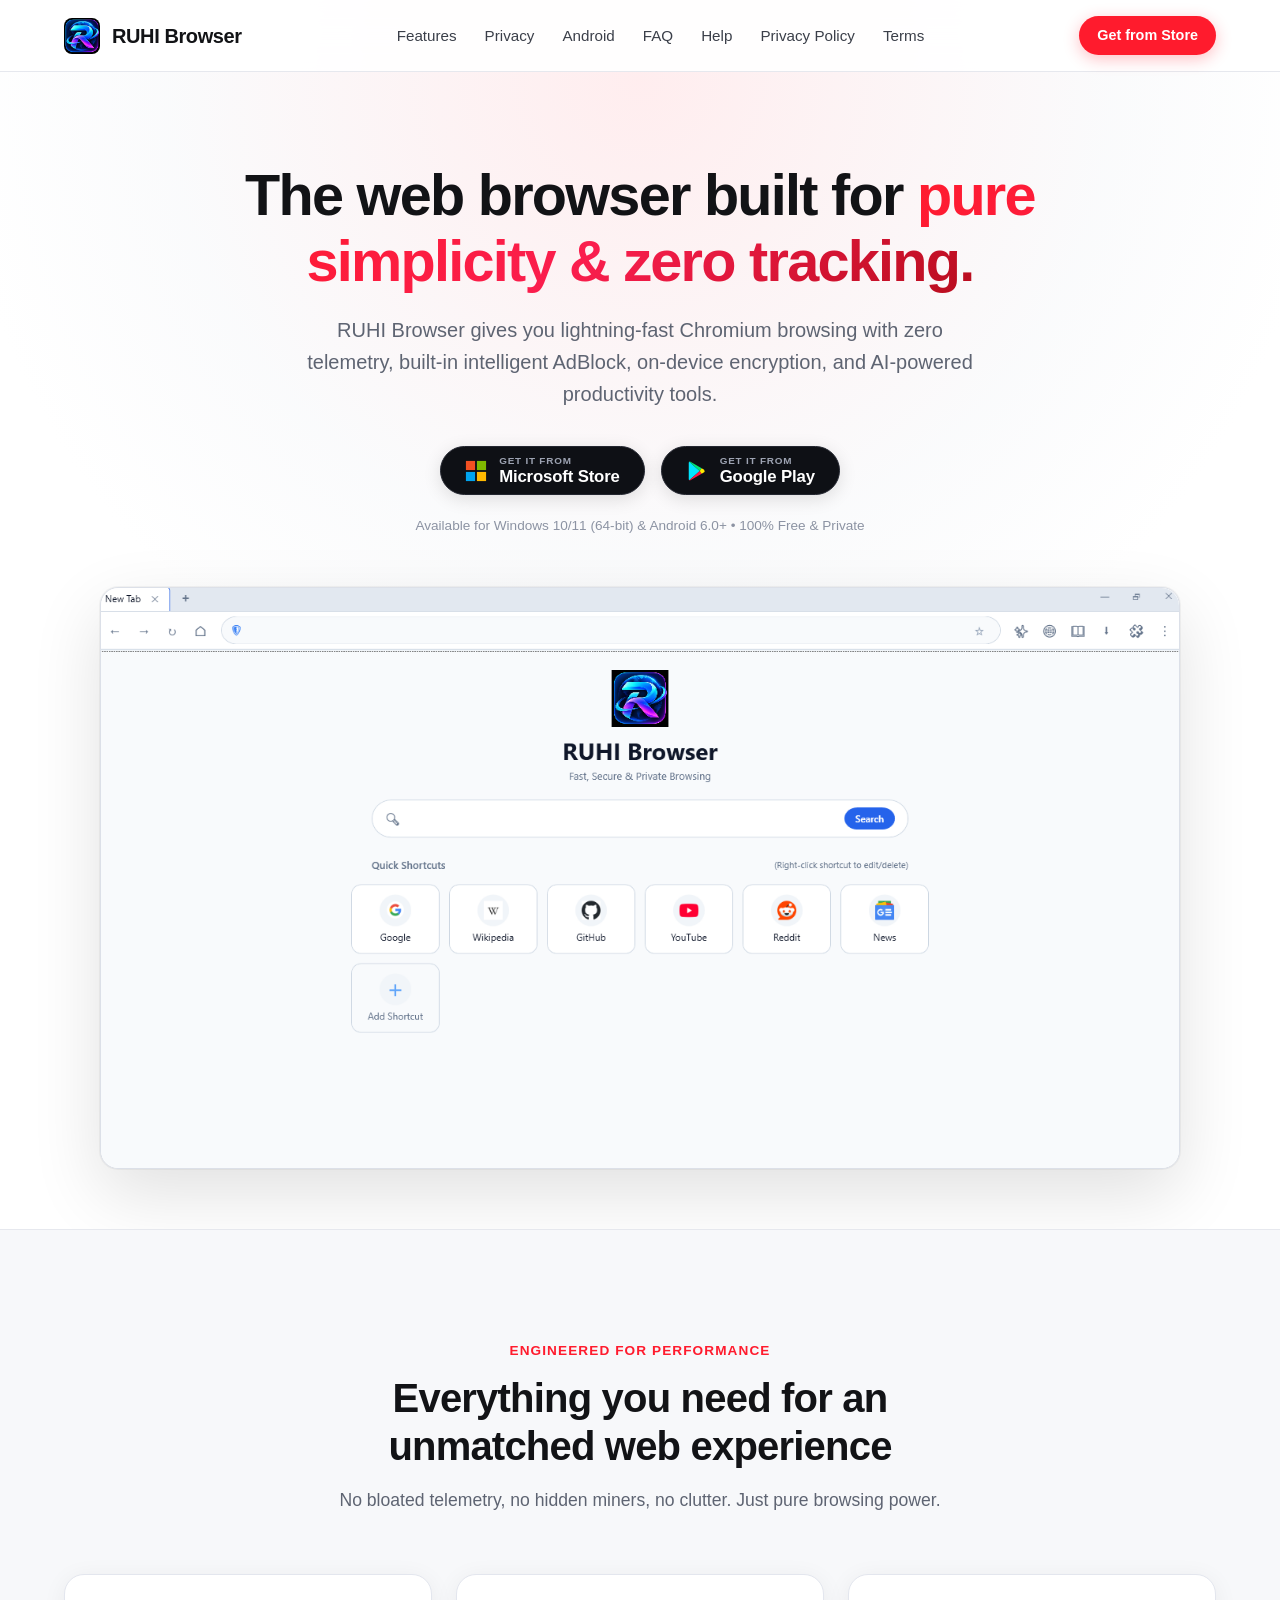
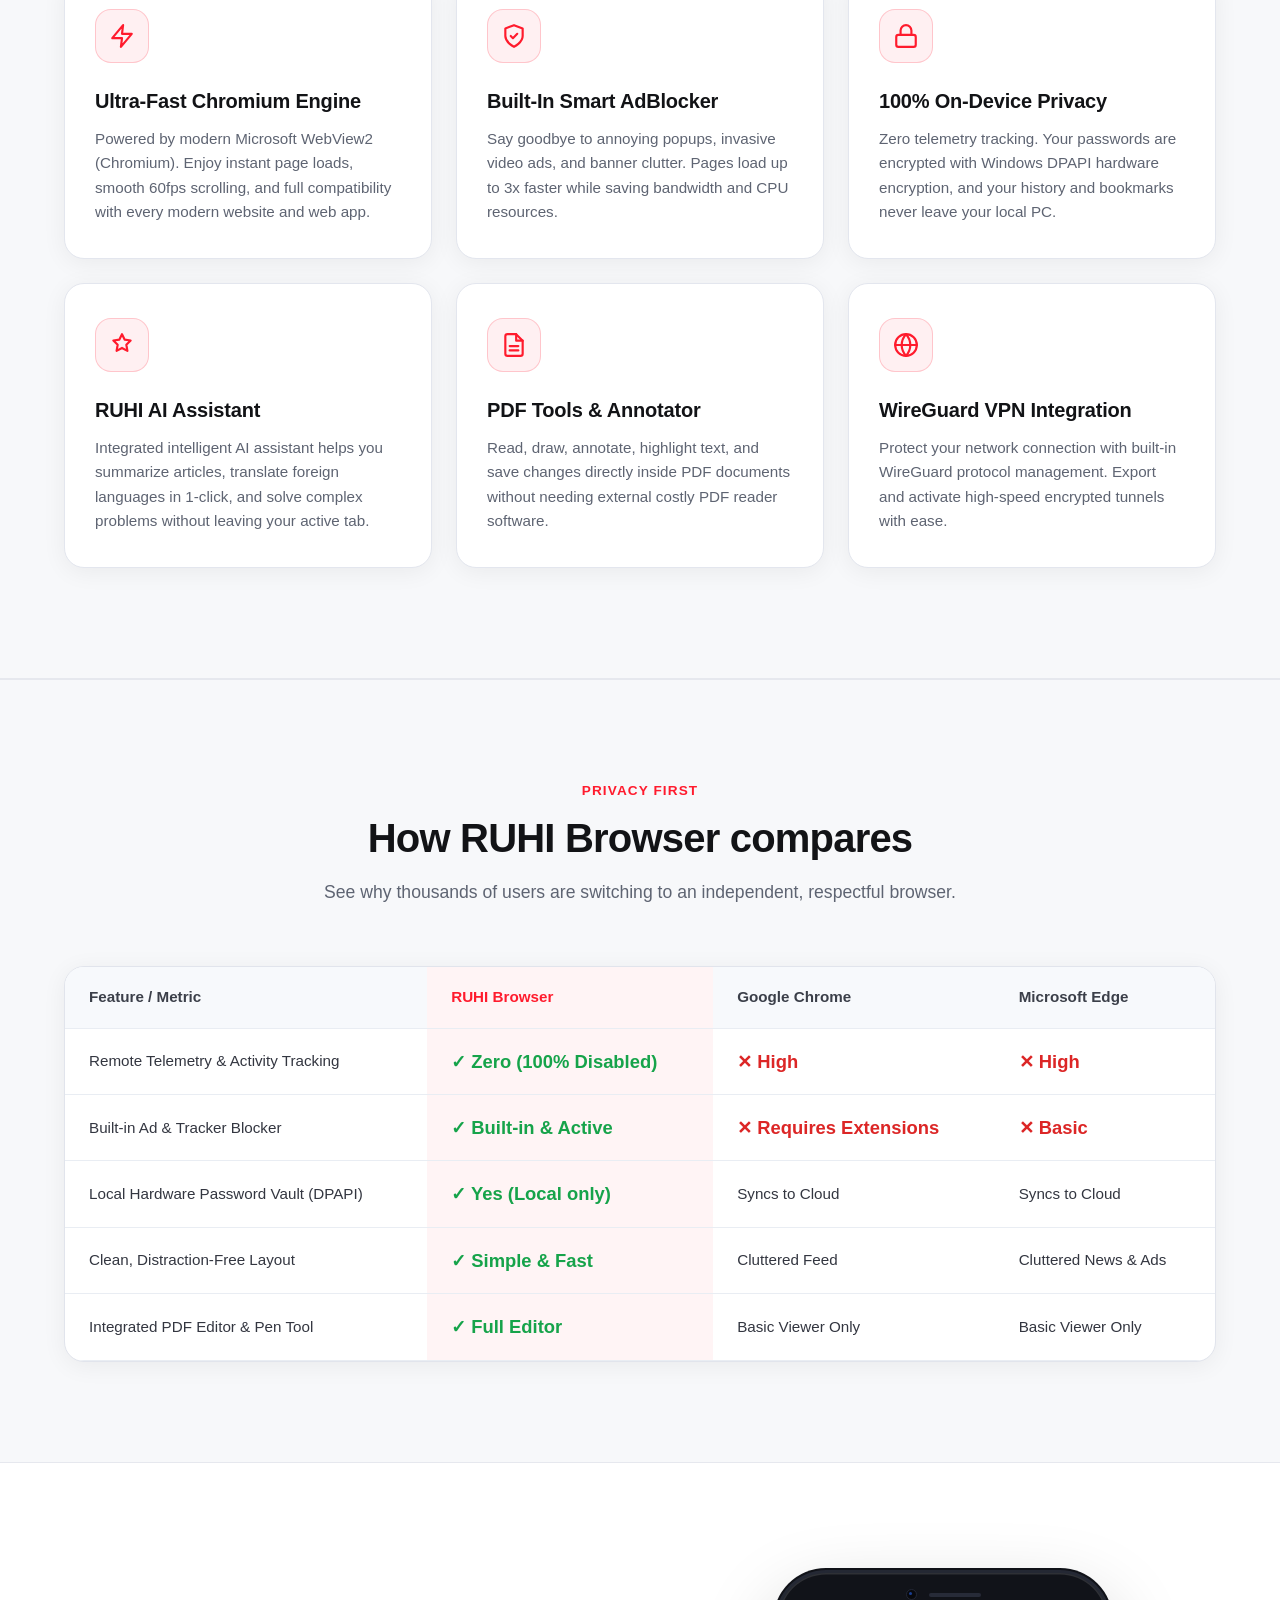
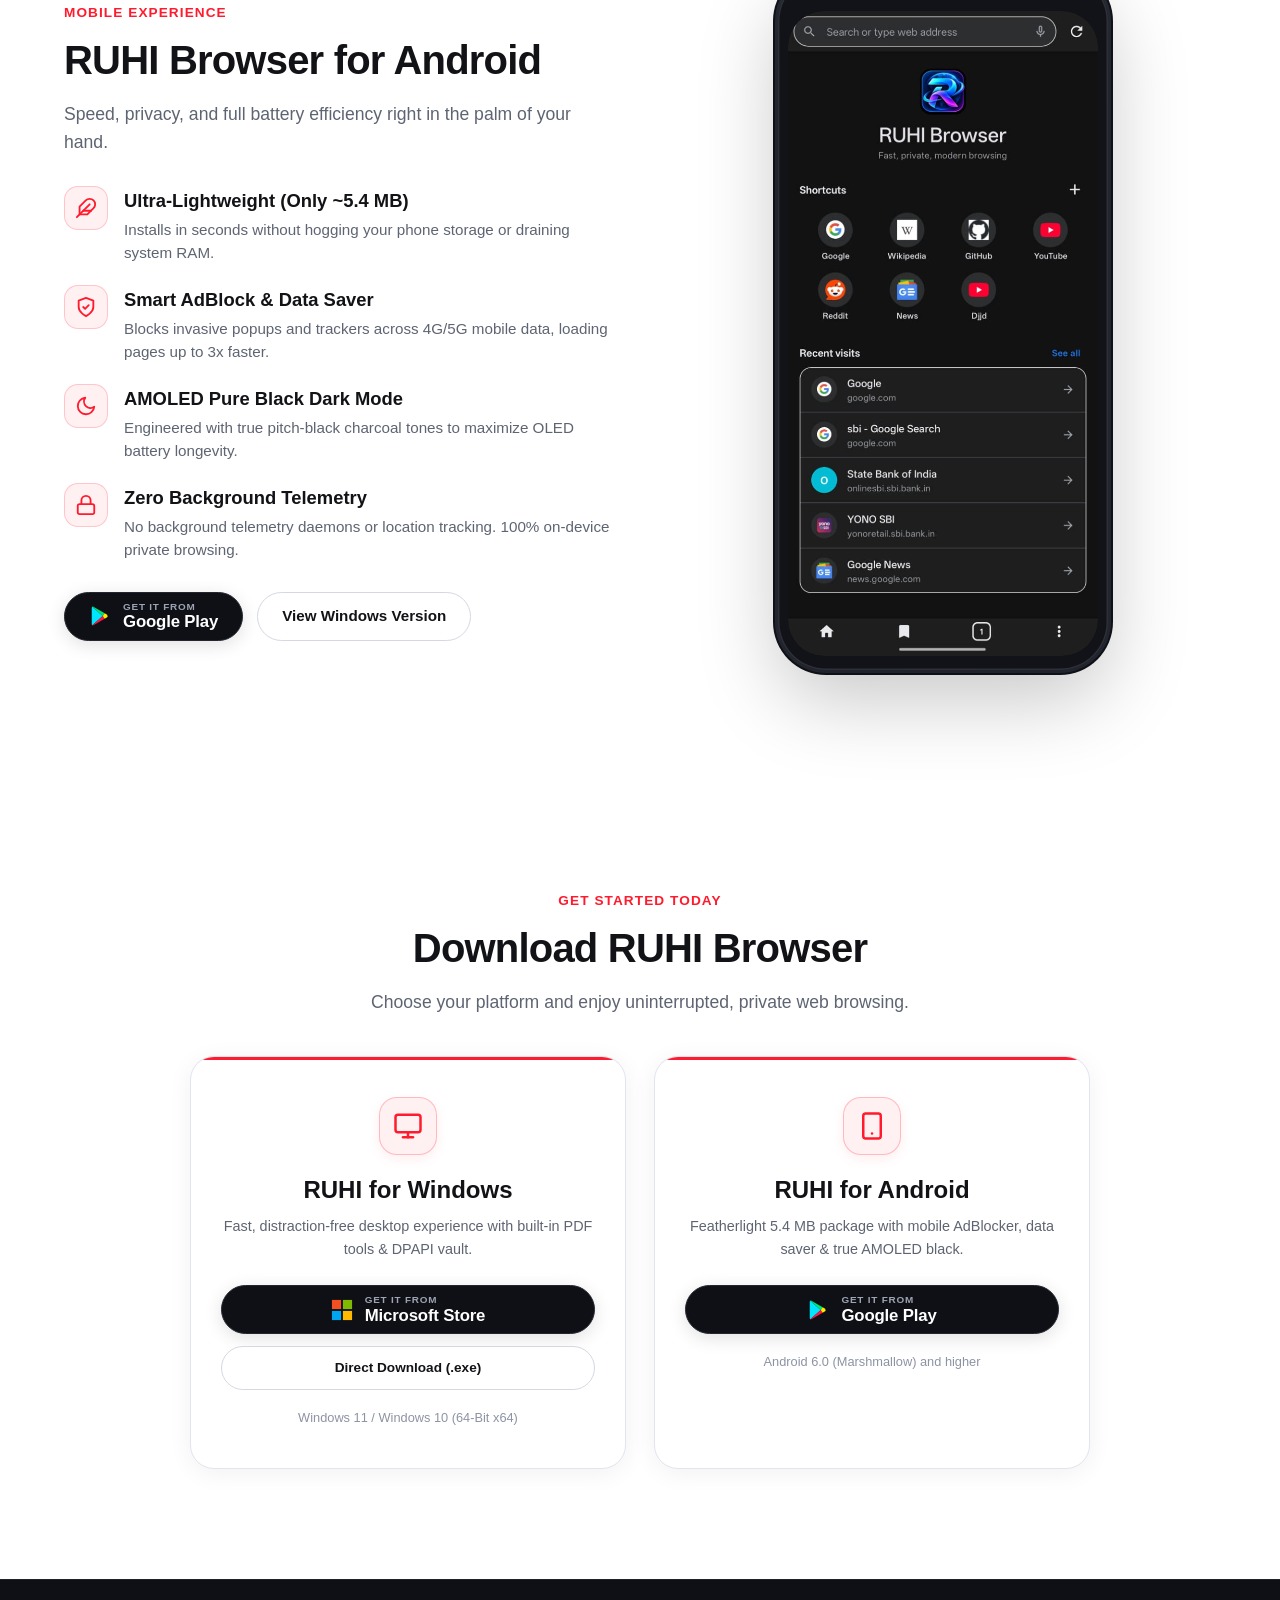
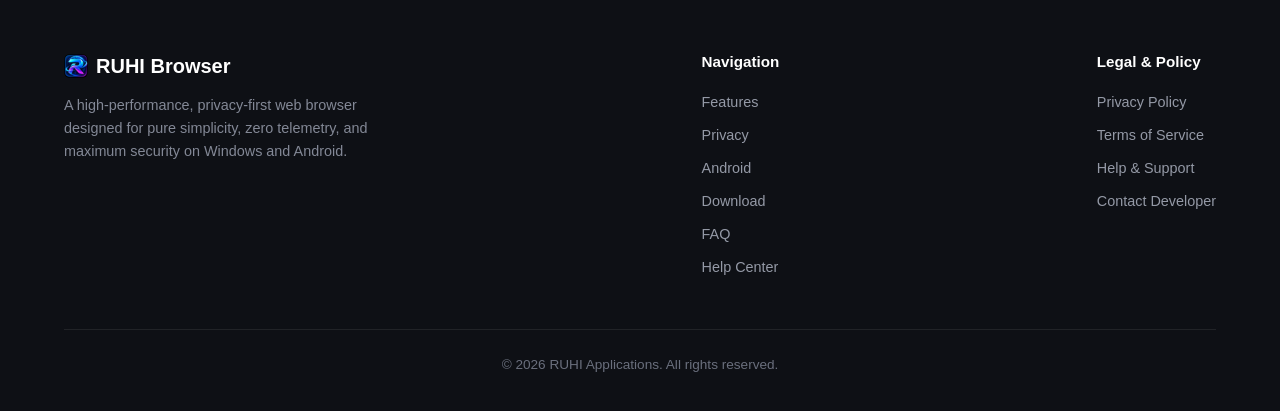
==== web/index.html @ 79149c6c "RUHI Browser for Windows, Android, and macOS with Supabase sync" ====
<!DOCTYPE html>
<html lang="en">
<head>
  <meta charset="UTF-8">
  <meta name="viewport" content="width=device-width, initial-scale=1.0">
  <title>RUHI Browser — Pure Simplicity. Zero Telemetry. Maximum Speed.</title>
  <meta name="description" content="RUHI Browser is a next-generation, privacy-first Windows web browser powered by the Chromium engine. Zero telemetry, built-in AdBlock, AI Assistant, and PDF editor.">
  <link rel="icon" type="image/x-icon" href="assets/favicon.ico">
  <link rel="stylesheet" href="css/styles.css">
</head>
<body>

  <div class="ambient-glow"></div>

  <!-- Navbar -->
  <header class="navbar">
    <div class="container nav-content">
      <a href="index.html" class="nav-brand">
        <img src="assets/icon.png" alt="RUHI Browser Logo">
        <span>RUHI Browser</span>
      </a>
      <ul class="nav-links">
        <li><a href="#features">Features</a></li>
        <li><a href="#privacy">Privacy</a></li>
        <li><a href="#android">Android</a></li>
        <li><a href="faq.html">FAQ</a></li>
        <li><a href="help.html">Help</a></li>
        <li><a href="privacy.html">Privacy Policy</a></li>
        <li><a href="terms.html">Terms</a></li>
      </ul>
      <div class="nav-cta">
        <a href="https://apps.microsoft.com/detail/9PCV98GBMJ68" target="_blank" rel="noopener noreferrer" class="btn-primary" style="padding: 8px 18px; font-size: 0.9rem;">
          Get from Store
        </a>
      </div>
    </div>
  </header>

  <!-- Hero Section -->
  <section class="hero">
    <div class="container">
      <h1 class="hero-title">
        The web browser built for <span class="gradient-text">pure simplicity &amp; zero tracking.</span>
      </h1>
      <p class="hero-subtitle">
        RUHI Browser gives you lightning-fast Chromium browsing with zero telemetry, built-in intelligent AdBlock, on-device encryption, and AI-powered productivity tools.
      </p>
      <div class="hero-actions">
        <!-- Windows Microsoft Store Badge -->
        <a href="https://apps.microsoft.com/detail/9PCV98GBMJ68" target="_blank" rel="noopener noreferrer" class="btn-ms-store">
          <svg class="ms-store-icon" viewBox="0 0 24 24" fill="none">
            <rect x="1" y="1" width="10" height="10" fill="#f25022"/>
            <rect x="13" y="1" width="10" height="10" fill="#7fba00"/>
            <rect x="1" y="13" width="10" height="10" fill="#00a4ef"/>
            <rect x="13" y="13" width="10" height="10" fill="#ffb900"/>
          </svg>
          <div class="ms-store-text">
            <span class="ms-store-sub">GET IT FROM</span>
            <span class="ms-store-title">Microsoft Store</span>
          </div>
        </a>

        <!-- Android Google Play Store Badge -->
        <a href="https://play.google.com/store/apps/details?id=com.ruhi.browser" target="_blank" rel="noopener noreferrer" class="btn-play-store">
          <svg class="play-store-icon" viewBox="0 0 24 24" fill="none">
            <path d="M3.6 1.8l11.4 10.2L3.6 22.2c-.3-.2-.6-.6-.6-1.1V2.9c0-.5.3-.9.6-1.1z" fill="#00e5ff"/>
            <path d="M15 12L3.6 1.8c.2-.1.4-.2.7-.1l12.8 7.3L15 12z" fill="#00e676"/>
            <path d="M15 12l2.1 3-12.8 7.3c-.3.1-.5 0-.7-.1L15 12z" fill="#ff1744"/>
            <path d="M19.8 10.7l-2.7-1.7L15 12l2.1 3 2.7-1.7c.8-.5.8-1.7 0-2.2l-.0-.4z" fill="#ffea00"/>
          </svg>
          <div class="play-store-text">
            <span class="play-store-sub">GET IT FROM</span>
            <span class="play-store-title">Google Play</span>
          </div>
        </a>

      </div>
      <p class="hero-version-tag">Available for Windows 10/11 (64-bit) &amp; Android 6.0+ • 100% Free &amp; Private</p>

      <!-- Desktop Browser Screenshot Showcase -->
      <div class="browser-mockup-wrapper">
        <div class="browser-screenshot-card">
          <img src="assets/desktop-screenshot.png" alt="RUHI Browser Desktop on Windows 11" class="browser-screenshot-img" loading="eager">
        </div>
      </div>
    </div>
  </section>

  <!-- Features Grid Section -->
  <section class="features-section" id="features">
    <div class="container">
      <div class="section-header">
        <div class="section-label">Engineered for Performance</div>
        <h2 class="section-title">Everything you need for an unmatched web experience</h2>
        <p class="section-subtitle">No bloated telemetry, no hidden miners, no clutter. Just pure browsing power.</p>
      </div>

      <div class="features-grid">
        <div class="feature-card">
          <div class="feature-icon-bubble">
            <svg viewBox="0 0 24 24" fill="none" stroke="currentColor" stroke-linecap="round" stroke-linejoin="round">
              <polygon points="13 2 3 14 12 14 11 22 21 10 12 10 13 2"></polygon>
            </svg>
          </div>
          <h3 class="feature-title">Ultra-Fast Chromium Engine</h3>
          <p class="feature-desc">Powered by modern Microsoft WebView2 (Chromium). Enjoy instant page loads, smooth 60fps scrolling, and full compatibility with every modern website and web app.</p>
        </div>

        <div class="feature-card">
          <div class="feature-icon-bubble">
            <svg viewBox="0 0 24 24" fill="none" stroke="currentColor" stroke-linecap="round" stroke-linejoin="round">
              <path d="M12 22s8-4 8-10V5l-8-3-8 3v7c0 6 8 10 8 10z"></path>
              <polyline points="9 12 11 14 15 10"></polyline>
            </svg>
          </div>
          <h3 class="feature-title">Built-In Smart AdBlocker</h3>
          <p class="feature-desc">Say goodbye to annoying popups, invasive video ads, and banner clutter. Pages load up to 3x faster while saving bandwidth and CPU resources.</p>
        </div>

        <div class="feature-card">
          <div class="feature-icon-bubble">
            <svg viewBox="0 0 24 24" fill="none" stroke="currentColor" stroke-linecap="round" stroke-linejoin="round">
              <rect x="3" y="11" width="18" height="11" rx="2" ry="2"></rect>
              <path d="M7 11V7a5 5 0 0 1 10 0v4"></path>
            </svg>
          </div>
          <h3 class="feature-title">100% On-Device Privacy</h3>
          <p class="feature-desc">Zero telemetry tracking. Your passwords are encrypted with Windows DPAPI hardware encryption, and your history and bookmarks never leave your local PC.</p>
        </div>

        <div class="feature-card">
          <div class="feature-icon-bubble">
            <svg viewBox="0 0 24 24" fill="none" stroke="currentColor" stroke-linecap="round" stroke-linejoin="round">
              <path d="M12 2l2.4 5 5.6.8-4 4 1 5.6-5-2.7-5 2.7 1-5.6-4-4 5.6-.8z"></path>
            </svg>
          </div>
          <h3 class="feature-title">RUHI AI Assistant</h3>
          <p class="feature-desc">Integrated intelligent AI assistant helps you summarize articles, translate foreign languages in 1-click, and solve complex problems without leaving your active tab.</p>
        </div>

        <div class="feature-card">
          <div class="feature-icon-bubble">
            <svg viewBox="0 0 24 24" fill="none" stroke="currentColor" stroke-linecap="round" stroke-linejoin="round">
              <path d="M14 2H6a2 2 0 0 0-2 2v16a2 2 0 0 0 2 2h12a2 2 0 0 0 2-2V8z"></path>
              <polyline points="14 2 14 8 20 8"></polyline>
              <line x1="16" y1="13" x2="8" y2="13"></line>
              <line x1="16" y1="17" x2="8" y2="17"></line>
            </svg>
          </div>
          <h3 class="feature-title">PDF Tools &amp; Annotator</h3>
          <p class="feature-desc">Read, draw, annotate, highlight text, and save changes directly inside PDF documents without needing external costly PDF reader software.</p>
        </div>

        <div class="feature-card">
          <div class="feature-icon-bubble">
            <svg viewBox="0 0 24 24" fill="none" stroke="currentColor" stroke-linecap="round" stroke-linejoin="round">
              <circle cx="12" cy="12" r="10"></circle>
              <line x1="2" y1="12" x2="22" y2="12"></line>
              <path d="M12 2a15.3 15.3 0 0 1 4 10 15.3 15.3 0 0 1-4 10 15.3 15.3 0 0 1-4-10 15.3 15.3 0 0 1 4-10z"></path>
            </svg>
          </div>
          <h3 class="feature-title">WireGuard VPN Integration</h3>
          <p class="feature-desc">Protect your network connection with built-in WireGuard protocol management. Export and activate high-speed encrypted tunnels with ease.</p>
        </div>
      </div>
    </div>
  </section>

  <!-- Privacy Comparison Section -->
  <section class="comparison-section" id="privacy">
    <div class="container">
      <div class="section-header">
        <div class="section-label">Privacy First</div>
        <h2 class="section-title">How RUHI Browser compares</h2>
        <p class="section-subtitle">See why thousands of users are switching to an independent, respectful browser.</p>
      </div>

      <div class="comparison-table-wrapper">
        <table class="comparison-table">
          <thead>
            <tr>
              <th>Feature / Metric</th>
              <th class="highlight">RUHI Browser</th>
              <th>Google Chrome</th>
              <th>Microsoft Edge</th>
            </tr>
          </thead>
          <tbody>
            <tr>
              <td>Remote Telemetry &amp; Activity Tracking</td>
              <td class="highlight"><span class="check-icon">✓ Zero (100% Disabled)</span></td>
              <td><span class="cross-icon">✕ High</span></td>
              <td><span class="cross-icon">✕ High</span></td>
            </tr>
            <tr>
              <td>Built-in Ad &amp; Tracker Blocker</td>
              <td class="highlight"><span class="check-icon">✓ Built-in &amp; Active</span></td>
              <td><span class="cross-icon">✕ Requires Extensions</span></td>
              <td><span class="cross-icon">✕ Basic</span></td>
            </tr>
            <tr>
              <td>Local Hardware Password Vault (DPAPI)</td>
              <td class="highlight"><span class="check-icon">✓ Yes (Local only)</span></td>
              <td>Syncs to Cloud</td>
              <td>Syncs to Cloud</td>
            </tr>
            <tr>
              <td>Clean, Distraction-Free Layout</td>
              <td class="highlight"><span class="check-icon">✓ Simple &amp; Fast</span></td>
              <td>Cluttered Feed</td>
              <td>Cluttered News &amp; Ads</td>
            </tr>
            <tr>
              <td>Integrated PDF Editor &amp; Pen Tool</td>
              <td class="highlight"><span class="check-icon">✓ Full Editor</span></td>
              <td>Basic Viewer Only</td>
              <td>Basic Viewer Only</td>
            </tr>
          </tbody>
        </table>
      </div>
    </div>
  </section>

  <!-- Android Mobile Showcase Section -->
  <section class="mobile-showcase-section" id="android">
    <div class="container">
      <div class="mobile-showcase-grid">
        <!-- Left: Perks and download -->
        <div>
          <div class="section-label">Mobile Experience</div>
          <h2 class="section-title">RUHI Browser for Android</h2>
          <p class="section-subtitle">Speed, privacy, and full battery efficiency right in the palm of your hand.</p>

          <div class="mobile-perks-list">
            <div class="mobile-perk-item">
              <div class="mobile-perk-icon">
                <svg viewBox="0 0 24 24" fill="none" stroke="currentColor" stroke-linecap="round" stroke-linejoin="round">
                  <path d="M20.24 12.24a6 6 0 0 0-8.49-8.49L5 10.5V19h8.5z"></path>
                  <line x1="16" y1="8" x2="2" y2="22"></line>
                  <line x1="17.5" y1="15" x2="9" y2="15"></line>
                </svg>
              </div>
              <div class="mobile-perk-content">
                <h4>Ultra-Lightweight (Only ~5.4 MB)</h4>
                <p>Installs in seconds without hogging your phone storage or draining system RAM.</p>
              </div>
            </div>

            <div class="mobile-perk-item">
              <div class="mobile-perk-icon">
                <svg viewBox="0 0 24 24" fill="none" stroke="currentColor" stroke-linecap="round" stroke-linejoin="round">
                  <path d="M12 22s8-4 8-10V5l-8-3-8 3v7c0 6 8 10 8 10z"></path>
                  <polyline points="9 12 11 14 15 10"></polyline>
                </svg>
              </div>
              <div class="mobile-perk-content">
                <h4>Smart AdBlock &amp; Data Saver</h4>
                <p>Blocks invasive popups and trackers across 4G/5G mobile data, loading pages up to 3x faster.</p>
              </div>
            </div>

            <div class="mobile-perk-item">
              <div class="mobile-perk-icon">
                <svg viewBox="0 0 24 24" fill="none" stroke="currentColor" stroke-linecap="round" stroke-linejoin="round">
                  <path d="M21 12.79A9 9 0 1 1 11.21 3 7 7 0 0 0 21 12.79z"></path>
                </svg>
              </div>
              <div class="mobile-perk-content">
                <h4>AMOLED Pure Black Dark Mode</h4>
                <p>Engineered with true pitch-black charcoal tones to maximize OLED battery longevity.</p>
              </div>
            </div>

            <div class="mobile-perk-item">
              <div class="mobile-perk-icon">
                <svg viewBox="0 0 24 24" fill="none" stroke="currentColor" stroke-linecap="round" stroke-linejoin="round">
                  <rect x="3" y="11" width="18" height="11" rx="2" ry="2"></rect>
                  <path d="M7 11V7a5 5 0 0 1 10 0v4"></path>
                </svg>
              </div>
              <div class="mobile-perk-content">
                <h4>Zero Background Telemetry</h4>
                <p>No background telemetry daemons or location tracking. 100% on-device private browsing.</p>
              </div>
            </div>
          </div>

          <div style="display: flex; gap: 14px; flex-wrap: wrap; align-items: center;">
            <a href="https://play.google.com/store/apps/details?id=com.ruhi.browser" target="_blank" rel="noopener noreferrer" class="btn-play-store">
              <svg class="play-store-icon" viewBox="0 0 24 24" fill="none">
                <path d="M3.6 1.8l11.4 10.2L3.6 22.2c-.3-.2-.6-.6-.6-1.1V2.9c0-.5.3-.9.6-1.1z" fill="#00e5ff"/>
                <path d="M15 12L3.6 1.8c.2-.1.4-.2.7-.1l12.8 7.3L15 12z" fill="#00e676"/>
                <path d="M15 12l2.1 3-12.8 7.3c-.3.1-.5 0-.7-.1L15 12z" fill="#ff1744"/>
                <path d="M19.8 10.7l-2.7-1.7L15 12l2.1 3 2.7-1.7c.8-.5.8-1.7 0-2.2l-.0-.4z" fill="#ffea00"/>
              </svg>
              <div class="play-store-text">
                <span class="play-store-sub">GET IT FROM</span>
                <span class="play-store-title">Google Play</span>
              </div>
            </a>
            <a href="#download" class="btn-secondary">
              View Windows Version
            </a>
          </div>
        </div>

        <!-- Right: Smartphone Device Frame with Real App Screenshot -->
        <div class="phone-mockup-wrapper">
          <div class="phone-device-frame">
            <!-- Top camera lens & speaker -->
            <div class="phone-top-sensors">
              <div class="phone-camera-lens"></div>
              <div class="phone-speaker"></div>
            </div>
            <!-- Real Mobile App Screenshot -->
            <div class="phone-screen-container">
              <img src="assets/mobile-screenshot.jpeg" alt="RUHI Browser Android App Screenshot" class="phone-screen-img" loading="lazy">
            </div>
          </div>
        </div>
      </div>
    </div>
  </section>

  <!-- Download Section (Dual Platform) -->
  <section class="download-section" id="download">
    <div class="container">
      <div class="section-header" style="margin-bottom: 40px;">
        <div class="section-label">Get Started Today</div>
        <h2 class="section-title">Download RUHI Browser</h2>
        <p class="section-subtitle">Choose your platform and enjoy uninterrupted, private web browsing.</p>
      </div>

      <div style="display: grid; grid-template-columns: repeat(auto-fit, minmax(340px, 1fr)); gap: 28px; max-width: 900px; margin: 0 auto;">
        <!-- Windows Platform Card -->
        <div class="download-card" style="padding: 40px 30px;">
          <div class="download-platform-icon">
            <svg viewBox="0 0 24 24" fill="none" stroke="currentColor" stroke-linecap="round" stroke-linejoin="round">
              <rect x="2" y="3" width="20" height="14" rx="2" ry="2"></rect>
              <line x1="8" y1="21" x2="16" y2="21"></line>
              <line x1="12" y1="17" x2="12" y2="21"></line>
            </svg>
          </div>
          <h3 style="font-size: 1.5rem; font-weight: 700; margin-bottom: 6px;">RUHI for Windows</h3>
          <p style="color: var(--text-secondary); font-size: 0.9rem; margin-bottom: 24px;">Fast, distraction-free desktop experience with built-in PDF tools &amp; DPAPI vault.</p>

          <div style="display: flex; flex-direction: column; gap: 12px; align-items: center;">
            <a href="https://apps.microsoft.com/detail/9PCV98GBMJ68" target="_blank" rel="noopener noreferrer" class="btn-ms-store" style="width: 100%; justify-content: center;">
              <svg class="ms-store-icon" viewBox="0 0 24 24" fill="none">
                <rect x="1" y="1" width="10" height="10" fill="#f25022"/>
                <rect x="13" y="1" width="10" height="10" fill="#7fba00"/>
                <rect x="1" y="13" width="10" height="10" fill="#00a4ef"/>
                <rect x="13" y="13" width="10" height="10" fill="#ffb900"/>
              </svg>
              <div class="ms-store-text">
                <span class="ms-store-sub">GET IT FROM</span>
                <span class="ms-store-title">Microsoft Store</span>
              </div>
            </a>
            <a href="downloads/RuhiBrowserSetup.exe" class="btn-secondary" style="width: 100%; justify-content: center; font-size: 0.85rem; padding: 10px 18px;" download>
              Direct Download (.exe)
            </a>
          </div>
          <p style="margin-top: 18px; color: var(--text-muted); font-size: 0.8rem;">Windows 11 / Windows 10 (64-Bit x64)</p>
        </div>

        <!-- Android Platform Card -->
        <div class="download-card" style="padding: 40px 30px;">
          <div class="download-platform-icon">
            <svg viewBox="0 0 24 24" fill="none" stroke="currentColor" stroke-linecap="round" stroke-linejoin="round">
              <rect x="5" y="2" width="14" height="20" rx="2" ry="2"></rect>
              <line x1="12" y1="18" x2="12.01" y2="18"></line>
            </svg>
          </div>
          <h3 style="font-size: 1.5rem; font-weight: 700; margin-bottom: 6px;">RUHI for Android</h3>
          <p style="color: var(--text-secondary); font-size: 0.9rem; margin-bottom: 24px;">Featherlight 5.4 MB package with mobile AdBlocker, data saver &amp; true AMOLED black.</p>

          <div style="display: flex; flex-direction: column; gap: 12px; align-items: center;">
            <a href="https://play.google.com/store/apps/details?id=com.ruhi.browser" target="_blank" rel="noopener noreferrer" class="btn-play-store" style="width: 100%; justify-content: center;">
              <svg class="play-store-icon" viewBox="0 0 24 24" fill="none">
                <path d="M3.6 1.8l11.4 10.2L3.6 22.2c-.3-.2-.6-.6-.6-1.1V2.9c0-.5.3-.9.6-1.1z" fill="#00e5ff"/>
                <path d="M15 12L3.6 1.8c.2-.1.4-.2.7-.1l12.8 7.3L15 12z" fill="#00e676"/>
                <path d="M15 12l2.1 3-12.8 7.3c-.3.1-.5 0-.7-.1L15 12z" fill="#ff1744"/>
                <path d="M19.8 10.7l-2.7-1.7L15 12l2.1 3 2.7-1.7c.8-.5.8-1.7 0-2.2l-.0-.4z" fill="#ffea00"/>
              </svg>
              <div class="play-store-text">
                <span class="play-store-sub">GET IT FROM</span>
                <span class="play-store-title">Google Play</span>
              </div>
            </a>
          </div>
          <p style="margin-top: 18px; color: var(--text-muted); font-size: 0.8rem;">Android 6.0 (Marshmallow) and higher</p>
        </div>
      </div>
    </div>
  </section>


  <!-- Footer -->
  <footer class="footer">
    <div class="container">
      <div class="footer-content">
        <div class="footer-col-brand">
          <h3>
            <img src="assets/icon.png" alt="Logo" style="width: 24px; height: 24px; border-radius: 6px;">
            RUHI Browser
          </h3>
          <p>A high-performance, privacy-first web browser designed for pure simplicity, zero telemetry, and maximum security on Windows and Android.</p>
        </div>

        <div class="footer-col">
          <h4>Navigation</h4>
          <ul>
            <li><a href="#features">Features</a></li>
            <li><a href="#privacy">Privacy</a></li>
            <li><a href="#android">Android</a></li>
            <li><a href="#download">Download</a></li>
            <li><a href="faq.html">FAQ</a></li>
            <li><a href="help.html">Help Center</a></li>
          </ul>
        </div>

        <div class="footer-col">
          <h4>Legal &amp; Policy</h4>
          <ul>
            <li><a href="privacy.html">Privacy Policy</a></li>
            <li><a href="terms.html">Terms of Service</a></li>
            <li><a href="help.html">Help &amp; Support</a></li>
            <li><a href="mailto:myjawla@gmail.com">Contact Developer</a></li>
          </ul>
        </div>
      </div>

      <div class="footer-bottom">
        <p>&copy; <span id="current-year">2026</span> RUHI Applications. All rights reserved.</p>
      </div>
    </div>
  </footer>

  <script src="js/main.js"></script>
</body>
</html>
---- web/css/styles.css ----
:root {
  /* Opera.com Official Website Theme Tokens */
  --bg-primary: #ffffff;
  --bg-secondary: #f7f8fa;
  --bg-tertiary: #edf0f5;
  --card-bg: #ffffff;
  --card-border: #e6e8ee;
  --card-shadow: 0 4px 24px rgba(0, 0, 0, 0.06);
  --card-shadow-hover: 0 12px 36px rgba(0, 0, 0, 0.1);
  --text-primary: #121316;
  --text-secondary: #5e6472;
  --text-muted: #8c93a3;
  --opera-red: #ff1b2d;
  --opera-red-hover: #e00f20;
  --opera-red-light: #fff0f2;
  --accent-gradient: linear-gradient(135deg, #ff1b2d 0%, #fa1e4e 100%);
  --accent-gradient-hover: linear-gradient(135deg, #fa1e4e 0%, #e00f20 100%);
  --glow-red: rgba(255, 27, 45, 0.28);
  --font-family: -apple-system, BlinkMacSystemFont, "Segoe UI", Roboto, "Helvetica Neue", Arial, sans-serif;
  --container-max: 1200px;
  --transition: all 0.22s cubic-bezier(0.16, 1, 0.3, 1);
}

* {
  margin: 0;
  padding: 0;
  box-sizing: border-box;
}

html {
  scroll-behavior: smooth;
}

body {
  font-family: var(--font-family);
  background-color: var(--bg-primary);
  color: var(--text-primary);
  line-height: 1.6;
  overflow-x: hidden;
  -webkit-font-smoothing: antialiased;
}

.container {
  max-width: var(--container-max);
  margin: 0 auto;
  padding: 0 24px;
}

/* Background Ambient Glow (Opera.com soft hero blush) */
.ambient-glow {
  position: absolute;
  top: 0;
  left: 50%;
  transform: translateX(-50%);
  width: 100%;
  max-width: 1300px;
  height: 650px;
  background: radial-gradient(circle at 50% 12%, rgba(255, 27, 45, 0.08) 0%, rgba(247, 248, 250, 0.6) 55%, transparent 80%);
  pointer-events: none;
  z-index: 0;
}

/* Navbar (Opera.com clean frosted white glass) */
.navbar {
  position: sticky;
  top: 0;
  z-index: 100;
  backdrop-filter: blur(20px);
  -webkit-backdrop-filter: blur(20px);
  background: rgba(255, 255, 255, 0.9);
  border-bottom: 1px solid var(--card-border);
  padding: 16px 0;
}

.nav-content {
  display: flex;
  align-items: center;
  justify-content: space-between;
}

.nav-brand {
  display: flex;
  align-items: center;
  gap: 12px;
  text-decoration: none;
  color: var(--text-primary);
  font-weight: 800;
  font-size: 1.25rem;
  letter-spacing: -0.02em;
}

.nav-brand img {
  width: 36px;
  height: 36px;
  border-radius: 8px;
}

.nav-links {
  display: flex;
  align-items: center;
  gap: 28px;
  list-style: none;
}

.nav-links a {
  text-decoration: none;
  color: #3b3f49;
  font-size: 0.95rem;
  font-weight: 500;
  transition: var(--transition);
}

.nav-links a:hover {
  color: var(--opera-red);
}

.nav-cta {
  display: flex;
  align-items: center;
  gap: 14px;
}

/* Opera.com Official Style Buttons */
.btn-primary {
  display: inline-flex;
  align-items: center;
  gap: 8px;
  background: var(--opera-red);
  color: #ffffff;
  padding: 11px 26px;
  border-radius: 50px;
  text-decoration: none;
  font-weight: 600;
  font-size: 0.95rem;
  border: none;
  cursor: pointer;
  box-shadow: 0 4px 16px rgba(255, 27, 45, 0.28);
  transition: var(--transition);
}

.btn-primary:hover {
  background: var(--opera-red-hover);
  transform: translateY(-2px);
  box-shadow: 0 8px 24px rgba(255, 27, 45, 0.38);
  color: #ffffff;
}

.btn-secondary {
  display: inline-flex;
  align-items: center;
  gap: 8px;
  background: #ffffff;
  color: var(--text-primary);
  padding: 11px 24px;
  border-radius: 50px;
  text-decoration: none;
  font-weight: 600;
  font-size: 0.95rem;
  border: 1.5px solid #d5d8e2;
  transition: var(--transition);
}

.btn-secondary:hover {
  background: #f7f8fa;
  border-color: #121316;
  transform: translateY(-2px);
}

/* Official Microsoft Store Badge */
.btn-ms-store {
  display: inline-flex;
  align-items: center;
  gap: 12px;
  background: #0e1015;
  color: #ffffff;
  padding: 8px 24px;
  border-radius: 50px;
  text-decoration: none;
  border: 1px solid #232630;
  box-shadow: 0 4px 18px rgba(0, 0, 0, 0.12);
  transition: var(--transition);
}

.btn-ms-store:hover {
  background: #181a22;
  transform: translateY(-2px);
  box-shadow: 0 8px 24px rgba(0, 0, 0, 0.2);
}

.ms-store-icon {
  width: 22px;
  height: 22px;
  flex-shrink: 0;
}

.ms-store-text {
  display: flex;
  flex-direction: column;
  text-align: left;
  line-height: 1.15;
}

.ms-store-sub {
  font-size: 0.62rem;
  letter-spacing: 0.08em;
  font-weight: 600;
  color: #9da3b2;
  text-transform: uppercase;
}

.ms-store-title {
  font-size: 1.05rem;
  font-weight: 700;
  color: #ffffff;
  letter-spacing: -0.01em;
}

/* Official Google Play Badge */
.btn-play-store {
  display: inline-flex;
  align-items: center;
  gap: 12px;
  background: #0e1015;
  color: #ffffff;
  padding: 8px 24px;
  border-radius: 50px;
  text-decoration: none;
  border: 1px solid #232630;
  box-shadow: 0 4px 18px rgba(0, 0, 0, 0.12);
  transition: var(--transition);
}

.btn-play-store:hover {
  background: #181a22;
  transform: translateY(-2px);
  box-shadow: 0 8px 24px rgba(0, 0, 0, 0.2);
}

.play-store-icon {
  width: 22px;
  height: 22px;
  flex-shrink: 0;
}

.play-store-text {
  display: flex;
  flex-direction: column;
  text-align: left;
  line-height: 1.15;
}

.play-store-sub {
  font-size: 0.62rem;
  letter-spacing: 0.08em;
  font-weight: 600;
  color: #9da3b2;
  text-transform: uppercase;
}

.play-store-title {
  font-size: 1.05rem;
  font-weight: 700;
  color: #ffffff;
  letter-spacing: -0.01em;
}

/* Platform Tabs Switcher */
.platform-tabs {
  display: inline-flex;
  background: #edf0f5;
  padding: 4px;
  border-radius: 50px;
  border: 1px solid var(--card-border);
  gap: 6px;
  margin-bottom: 24px;
}

.platform-tab-btn {
  display: inline-flex;
  align-items: center;
  gap: 8px;
  padding: 8px 22px;
  border-radius: 50px;
  font-size: 0.9rem;
  font-weight: 600;
  color: var(--text-secondary);
  background: transparent;
  border: none;
  cursor: pointer;
  transition: var(--transition);
}

.platform-tab-btn.active {
  background: #ffffff;
  color: var(--text-primary);
  box-shadow: 0 2px 8px rgba(0, 0, 0, 0.08);
}

/* Hero Section */
.hero {
  position: relative;
  padding: 90px 0 60px;
  text-align: center;
  z-index: 1;
}

.badge-pill {
  display: inline-flex;
  align-items: center;
  gap: 8px;
  padding: 7px 20px;
  background: var(--opera-red-light);
  border: 1px solid rgba(255, 27, 45, 0.25);
  border-radius: 50px;
  color: var(--opera-red);
  font-size: 0.85rem;
  font-weight: 700;
  margin-bottom: 24px;
}

.hero-title {
  font-size: 3.6rem;
  font-weight: 800;
  letter-spacing: -0.03em;
  line-height: 1.15;
  margin-bottom: 20px;
  max-width: 900px;
  margin-left: auto;
  margin-right: auto;
  color: #121316;
}

.gradient-text {
  background: linear-gradient(135deg, #ff1b2d 0%, #fa1e4e 50%, #b80d1e 100%);
  -webkit-background-clip: text;
  -webkit-text-fill-color: transparent;
}

.hero-subtitle {
  font-size: 1.25rem;
  color: var(--text-secondary);
  max-width: 680px;
  margin: 0 auto 36px;
  line-height: 1.6;
}

.hero-actions {
  display: flex;
  align-items: center;
  justify-content: center;
  gap: 16px;
  flex-wrap: wrap;
  margin-bottom: 20px;
}

.hero-version-tag {
  color: var(--text-muted);
  font-size: 0.85rem;
  margin-bottom: 50px;
}

/* Desktop Browser Screenshot Showcase */
.browser-mockup-wrapper {
  max-width: 1080px;
  margin: 0 auto;
  position: relative;
}

.browser-screenshot-card {
  background: #ffffff;
  border-radius: 18px;
  border: 1px solid #dce0e8;
  box-shadow: 
    0 25px 70px rgba(0, 0, 0, 0.12),
    0 0 0 1px rgba(0, 0, 0, 0.04);
  overflow: hidden;
  position: relative;
  transition: var(--transition);
}

.browser-screenshot-card:hover {
  transform: translateY(-4px);
  box-shadow: 
    0 32px 85px rgba(0, 0, 0, 0.16),
    0 0 0 1px rgba(255, 27, 45, 0.25);
}

.browser-screenshot-img {
  width: 100%;
  height: auto;
  display: block;
  border-radius: 18px;
}

/* Feature Grid */
.features-section {
  padding: 110px 0;
  position: relative;
  z-index: 1;
  background: var(--bg-secondary);
  border-top: 1px solid var(--card-border);
  border-bottom: 1px solid var(--card-border);
}

.section-header {
  text-align: center;
  max-width: 650px;
  margin: 0 auto 60px;
}

.section-label {
  color: var(--opera-red);
  font-size: 0.85rem;
  font-weight: 700;
  letter-spacing: 0.08em;
  text-transform: uppercase;
  margin-bottom: 12px;
}

.section-title {
  font-size: 2.5rem;
  font-weight: 800;
  letter-spacing: -0.02em;
  margin-bottom: 16px;
  line-height: 1.2;
  color: #121316;
}

.section-subtitle {
  color: var(--text-secondary);
  font-size: 1.1rem;
}

.features-grid {
  display: grid;
  grid-template-columns: repeat(3, 1fr);
  gap: 24px;
}

.feature-card {
  background: var(--card-bg);
  border: 1px solid #e3e6ee;
  border-radius: 20px;
  padding: 34px 30px;
  transition: var(--transition);
  box-shadow: var(--card-shadow);
}

.feature-card:hover {
  transform: translateY(-5px);
  border-color: #ffccd2;
  box-shadow: var(--card-shadow-hover);
}

.feature-icon-bubble {
  width: 54px;
  height: 54px;
  border-radius: 16px;
  display: flex;
  align-items: center;
  justify-content: center;
  font-size: 1.5rem;
  margin-bottom: 22px;
  background: var(--opera-red-light);
  color: var(--opera-red);
  border: 1px solid rgba(255, 27, 45, 0.2);
}

.feature-icon-bubble svg {
  width: 26px;
  height: 26px;
  stroke: var(--opera-red);
  stroke-width: 2;
}

.feature-title {
  font-size: 1.25rem;
  font-weight: 700;
  margin-bottom: 10px;
  letter-spacing: -0.01em;
  color: #121316;
}

.feature-desc {
  color: var(--text-secondary);
  font-size: 0.95rem;
  line-height: 1.6;
}

/* Mobile Showcase Section */
.mobile-showcase-section {
  padding: 110px 0;
  background: #ffffff;
}

.mobile-showcase-grid {
  display: grid;
  grid-template-columns: 1fr 1fr;
  align-items: center;
  gap: 60px;
}

.phone-mockup-wrapper {
  max-width: 330px;
  margin: 0 auto;
  position: relative;
}

.phone-device-frame {
  background: #111319;
  border-radius: 48px;
  padding: 12px 10px 14px;
  box-shadow: 
    0 30px 80px rgba(0, 0, 0, 0.22),
    0 0 0 3px #262a36,
    0 0 0 5px #111319,
    inset 0 0 0 1.5px rgba(255, 255, 255, 0.12);
  position: relative;
  overflow: hidden;
  transition: var(--transition);
}

.phone-device-frame:hover {
  transform: translateY(-6px);
  box-shadow: 
    0 36px 95px rgba(255, 27, 45, 0.2),
    0 0 0 3px var(--opera-red),
    0 0 0 5px #111319,
    inset 0 0 0 2px rgba(255, 255, 255, 0.2);
}

.phone-top-sensors {
  display: flex;
  align-items: center;
  justify-content: center;
  gap: 12px;
  height: 20px;
  margin-bottom: 6px;
  position: relative;
  z-index: 2;
}

.phone-speaker {
  width: 52px;
  height: 4px;
  background: #272b38;
  border-radius: 4px;
}

.phone-camera-lens {
  width: 11px;
  height: 11px;
  background: #08090d;
  border: 1.5px solid #232734;
  border-radius: 50%;
  position: relative;
}

.phone-camera-lens::after {
  content: "";
  position: absolute;
  top: 2px;
  left: 2px;
  width: 3px;
  height: 3px;
  background: rgba(37, 99, 235, 0.6);
  border-radius: 50%;
}

.phone-screen-container {
  border-radius: 36px;
  overflow: hidden;
  background: #000000;
  box-shadow: inset 0 0 0 1px rgba(255, 255, 255, 0.08);
}

.phone-screen-img {
  width: 100%;
  height: auto;
  display: block;
  border-radius: 36px;
}

.mobile-perks-list {
  display: flex;
  flex-direction: column;
  gap: 20px;
  margin: 30px 0;
}

.mobile-perk-item {
  display: flex;
  gap: 16px;
  align-items: flex-start;
}

.mobile-perk-icon {
  width: 44px;
  height: 44px;
  border-radius: 14px;
  background: var(--opera-red-light);
  border: 1px solid rgba(255, 27, 45, 0.2);
  display: flex;
  align-items: center;
  justify-content: center;
  color: var(--opera-red);
  flex-shrink: 0;
}

.mobile-perk-icon svg {
  width: 22px;
  height: 22px;
  stroke: var(--opera-red);
  stroke-width: 2;
}

.mobile-perk-content h4 {
  font-size: 1.15rem;
  font-weight: 700;
  margin-bottom: 4px;
  color: #121316;
}

.mobile-perk-content p {
  color: var(--text-secondary);
  font-size: 0.95rem;
  line-height: 1.5;
}

/* Privacy Comparison Table */
.comparison-section {
  padding: 100px 0;
  background: var(--bg-secondary);
  border-top: 1px solid var(--card-border);
  border-bottom: 1px solid var(--card-border);
}

.comparison-table-wrapper {
  overflow-x: auto;
  margin-top: 40px;
  border-radius: 20px;
  border: 1px solid #e1e4ec;
  box-shadow: var(--card-shadow);
  background: #ffffff;
}

.comparison-table {
  width: 100%;
  border-collapse: collapse;
  text-align: left;
}

.comparison-table th, .comparison-table td {
  padding: 18px 24px;
  border-bottom: 1px solid #e9edf3;
}

.comparison-table th {
  color: #3b3f49;
  font-weight: 700;
  font-size: 0.95rem;
  background: #f7f9fc;
}

.comparison-table th.highlight, .comparison-table td.highlight {
  background: #fff4f5;
  color: var(--opera-red);
  font-weight: 700;
}

.comparison-table td {
  font-size: 0.95rem;
  color: #333640;
}

.check-icon {
  color: #16a34a;
  font-size: 1.15rem;
  font-weight: bold;
}

.cross-icon {
  color: #dc2626;
  font-size: 1.15rem;
  font-weight: bold;
}

/* Download Section */
.download-section {
  padding: 110px 0;
  text-align: center;
  background: #ffffff;
}

.download-card {
  max-width: 800px;
  margin: 0 auto;
  background: #ffffff;
  border: 1.5px solid #e2e5ed;
  border-radius: 24px;
  padding: 60px 40px;
  box-shadow: var(--card-shadow);
  position: relative;
  overflow: hidden;
}

.download-card::before {
  content: "";
  position: absolute;
  top: 0;
  left: 0;
  right: 0;
  height: 3px;
  background: var(--opera-red);
}

.download-platform-icon {
  width: 58px;
  height: 58px;
  border-radius: 18px;
  background: var(--opera-red-light);
  border: 1px solid rgba(255, 27, 45, 0.25);
  color: var(--opera-red);
  display: inline-flex;
  align-items: center;
  justify-content: center;
  margin-bottom: 16px;
  box-shadow: 0 4px 12px rgba(255, 27, 45, 0.08);
}

.download-platform-icon svg {
  width: 30px;
  height: 30px;
  stroke: var(--opera-red);
  stroke-width: 2;
}

.download-grid {
  display: flex;
  justify-content: center;
  gap: 20px;
  flex-wrap: wrap;
  margin-top: 36px;
}

/* FAQ Section */
.faq-section {
  padding: 90px 0 110px;
  background: var(--bg-secondary);
  border-top: 1px solid var(--card-border);
}

.faq-list {
  max-width: 780px;
  margin: 0 auto;
  display: flex;
  flex-direction: column;
  gap: 16px;
}

.faq-item {
  background: #ffffff;
  border: 1px solid #e2e5ed;
  border-radius: 16px;
  padding: 24px 28px;
  cursor: pointer;
  transition: var(--transition);
  box-shadow: 0 2px 8px rgba(0, 0, 0, 0.03);
}

.faq-item:hover {
  border-color: #ffccd2;
  box-shadow: 0 6px 20px rgba(0, 0, 0, 0.06);
}

.faq-question {
  display: flex;
  align-items: center;
  justify-content: space-between;
  font-weight: 700;
  font-size: 1.1rem;
  color: #121316;
}

.faq-answer {
  color: var(--text-secondary);
  font-size: 0.95rem;
  line-height: 1.65;
  margin-top: 14px;
  display: none;
}

.faq-item.active .faq-answer {
  display: block;
}

/* Footer (Opera.com clean contrast dark footer) */
.footer {
  background: #0e1015;
  border-top: 1px solid #1f222a;
  padding: 70px 0 35px;
  color: #9499a6;
  font-size: 0.9rem;
}

.footer-content {
  display: flex;
  justify-content: space-between;
  flex-wrap: wrap;
  gap: 40px;
  margin-bottom: 50px;
}

.footer-col-brand {
  max-width: 320px;
}

.footer-col-brand h3 {
  color: #ffffff;
  font-size: 1.25rem;
  margin-bottom: 12px;
  display: flex;
  align-items: center;
  gap: 8px;
}

.footer-col-brand p {
  color: #838896;
}

.footer-col h4 {
  color: #ffffff;
  font-size: 0.95rem;
  margin-bottom: 16px;
  font-weight: 700;
}

.footer-col ul {
  list-style: none;
  display: flex;
  flex-direction: column;
  gap: 10px;
}

.footer-col a {
  color: #9499a6;
  text-decoration: none;
  transition: var(--transition);
}

.footer-col a:hover {
  color: var(--opera-red);
}

.footer-bottom {
  text-align: center;
  padding-top: 24px;
  border-top: 1px solid rgba(255, 255, 255, 0.08);
  color: #6a6f7d;
  font-size: 0.85rem;
}

/* Responsive adjustments */
@media (max-width: 900px) {
  .hero-title { font-size: 2.6rem; }
  .features-grid { grid-template-columns: repeat(2, 1fr); }
  .nav-links { display: none; }
  .mobile-showcase-grid { grid-template-columns: 1fr; }
}

@media (max-width: 600px) {
  .hero-title { font-size: 2rem; }
  .hero-subtitle { font-size: 1rem; }
  .features-grid { grid-template-columns: 1fr; }
  .comparison-table th, .comparison-table td { padding: 12px 14px; font-size: 0.85rem; }
}
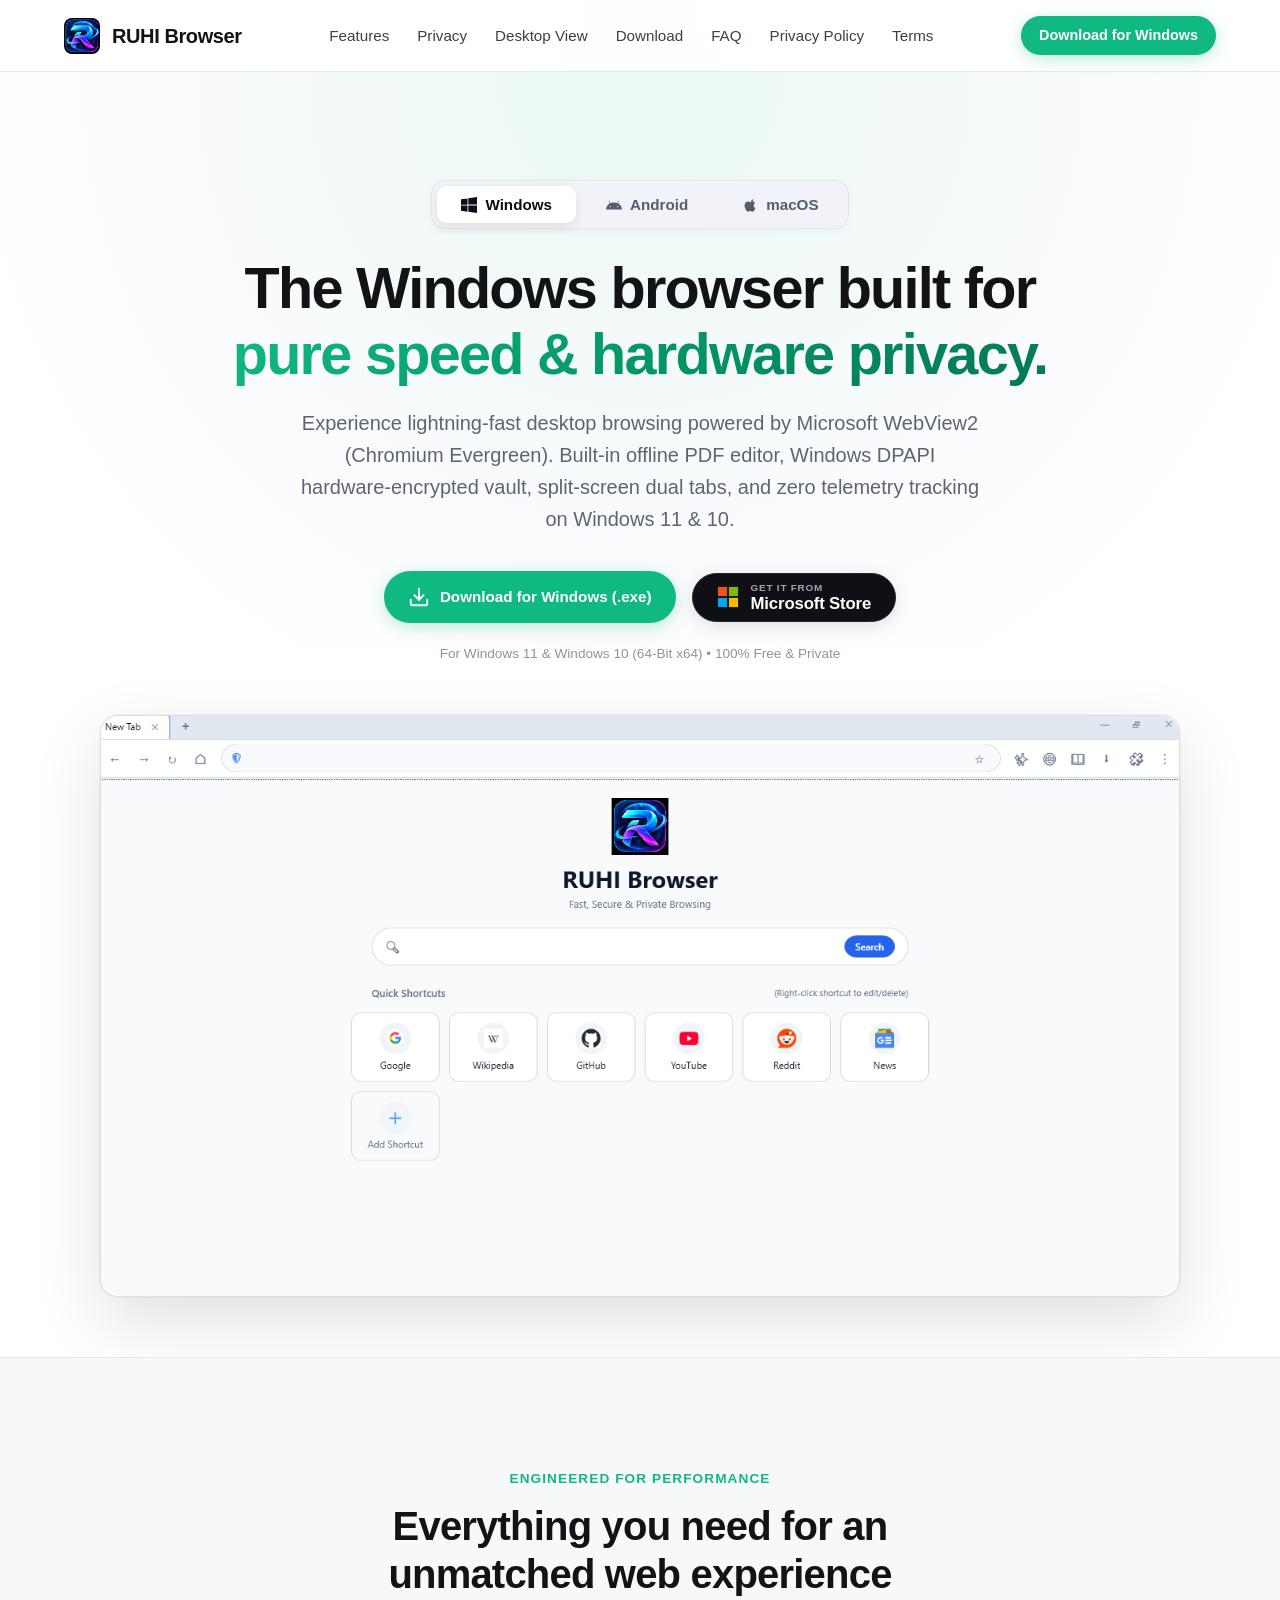
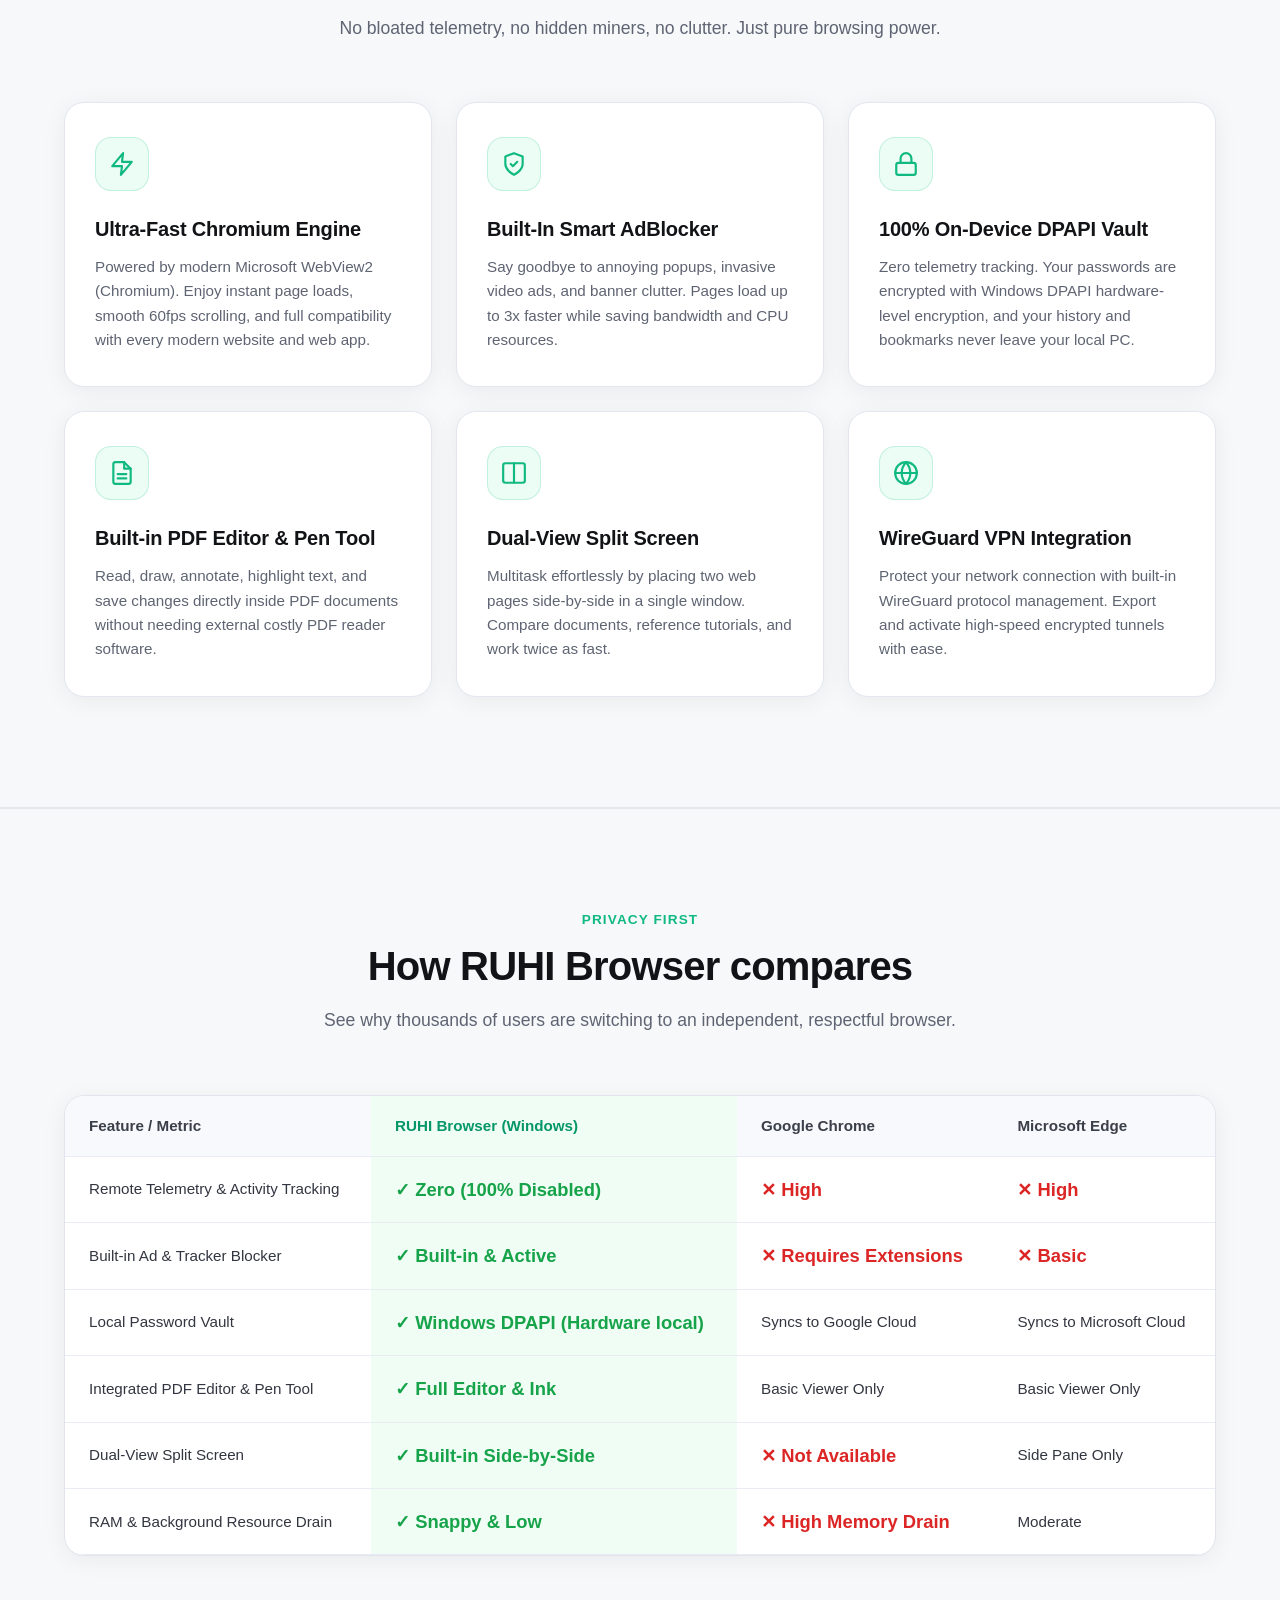
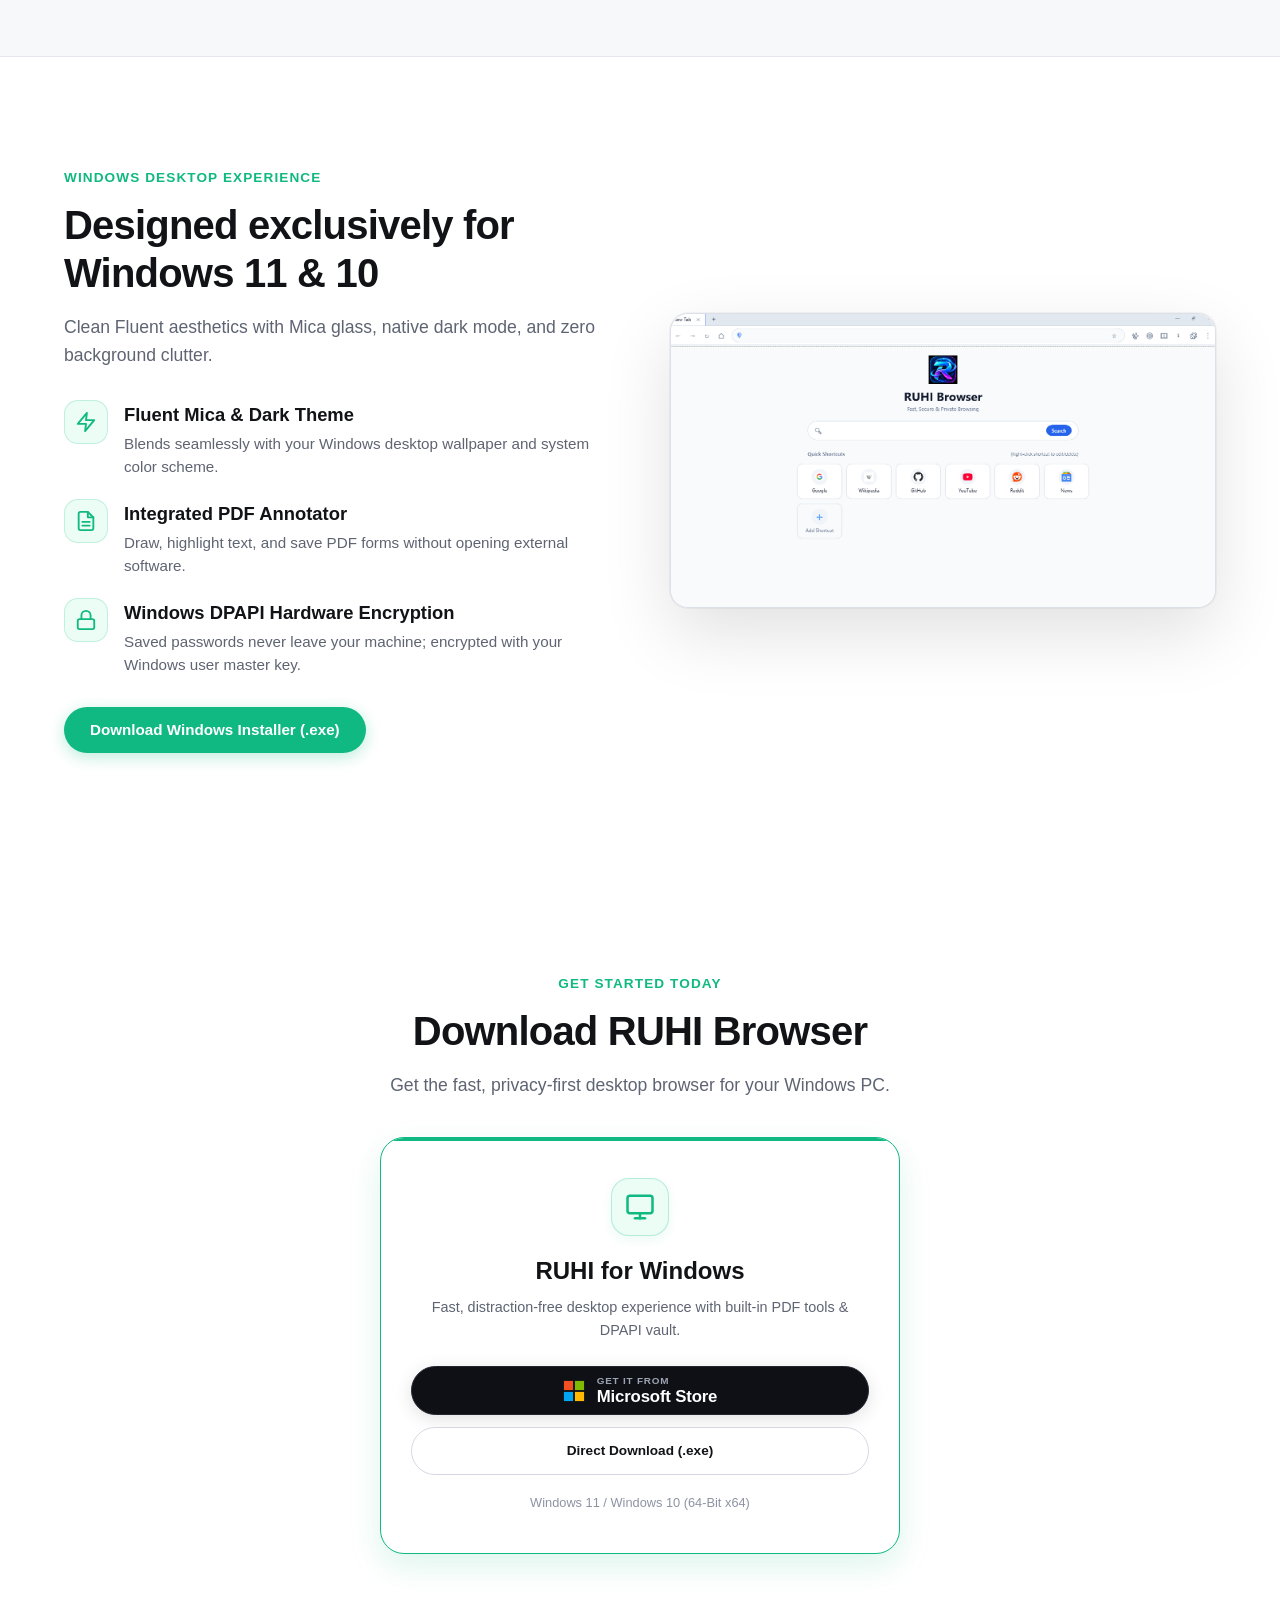
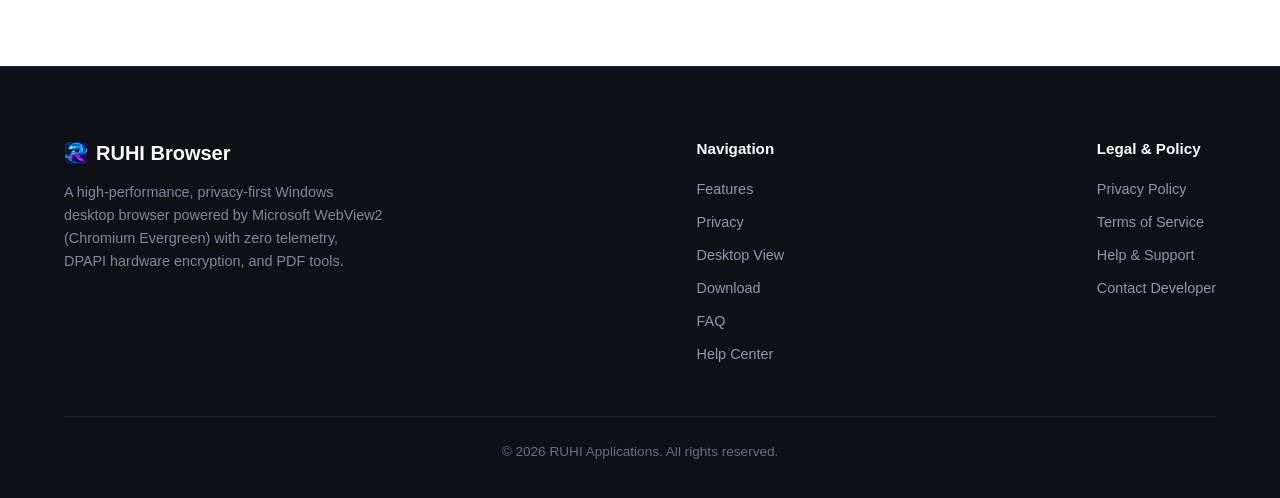
==== commit 6f0d0f2d: "Update website with platform isolation and emerald green theme" ====
--- a/web/index.html
+++ b/web/index.html
@@ -4,11 +4,11 @@
   <meta charset="UTF-8">
   <meta name="viewport" content="width=device-width, initial-scale=1.0">
   <title>RUHI Browser — Pure Simplicity. Zero Telemetry. Maximum Speed.</title>
-  <meta name="description" content="RUHI Browser is a next-generation, privacy-first Windows web browser powered by the Chromium engine. Zero telemetry, built-in AdBlock, AI Assistant, and PDF editor.">
+  <meta name="description" content="RUHI Browser is a next-generation, privacy-first web browser available for Windows, Android, and macOS. Zero telemetry, built-in intelligent AdBlock, and on-device encryption.">
   <link rel="icon" type="image/x-icon" href="assets/favicon.ico">
   <link rel="stylesheet" href="css/styles.css">
 </head>
-<body>
+<body data-platform="windows">
 
   <div class="ambient-glow"></div>
 
@@ -22,15 +22,23 @@
       <ul class="nav-links">
         <li><a href="#features">Features</a></li>
         <li><a href="#privacy">Privacy</a></li>
-        <li><a href="#android">Android</a></li>
+        <li class="platform-only-windows"><a href="#showcase">Desktop View</a></li>
+        <li class="platform-only-android"><a href="#showcase">Mobile View</a></li>
+        <li class="platform-only-mac"><a href="#showcase">Mac Native</a></li>
+        <li><a href="#download">Download</a></li>
         <li><a href="faq.html">FAQ</a></li>
-        <li><a href="help.html">Help</a></li>
         <li><a href="privacy.html">Privacy Policy</a></li>
         <li><a href="terms.html">Terms</a></li>
       </ul>
       <div class="nav-cta">
-        <a href="https://apps.microsoft.com/detail/9PCV98GBMJ68" target="_blank" rel="noopener noreferrer" class="btn-primary" style="padding: 8px 18px; font-size: 0.9rem;">
-          Get from Store
+        <a href="#download" class="btn-primary platform-only-windows" style="padding: 8px 18px; font-size: 0.9rem;">
+          Download for Windows
+        </a>
+        <a href="#download" class="btn-primary platform-only-android" style="padding: 8px 18px; font-size: 0.9rem;">
+          Get on Google Play
+        </a>
+        <a href="#download" class="btn-primary platform-only-mac" style="padding: 8px 18px; font-size: 0.9rem;">
+          Download for Mac
         </a>
       </div>
     </div>
@@ -39,54 +47,143 @@
   <!-- Hero Section -->
   <section class="hero">
     <div class="container">
-      <h1 class="hero-title">
-        The web browser built for <span class="gradient-text">pure simplicity &amp; zero tracking.</span>
-      </h1>
-      <p class="hero-subtitle">
-        RUHI Browser gives you lightning-fast Chromium browsing with zero telemetry, built-in intelligent AdBlock, on-device encryption, and AI-powered productivity tools.
-      </p>
-      <div class="hero-actions">
-        <!-- Windows Microsoft Store Badge -->
-        <a href="https://apps.microsoft.com/detail/9PCV98GBMJ68" target="_blank" rel="noopener noreferrer" class="btn-ms-store">
-          <svg class="ms-store-icon" viewBox="0 0 24 24" fill="none">
-            <rect x="1" y="1" width="10" height="10" fill="#f25022"/>
-            <rect x="13" y="1" width="10" height="10" fill="#7fba00"/>
-            <rect x="1" y="13" width="10" height="10" fill="#00a4ef"/>
-            <rect x="13" y="13" width="10" height="10" fill="#ffb900"/>
-          </svg>
-          <div class="ms-store-text">
-            <span class="ms-store-sub">GET IT FROM</span>
-            <span class="ms-store-title">Microsoft Store</span>
-          </div>
-        </a>
-
-        <!-- Android Google Play Store Badge -->
-        <a href="https://play.google.com/store/apps/details?id=com.ruhi.browser" target="_blank" rel="noopener noreferrer" class="btn-play-store">
-          <svg class="play-store-icon" viewBox="0 0 24 24" fill="none">
-            <path d="M3.6 1.8l11.4 10.2L3.6 22.2c-.3-.2-.6-.6-.6-1.1V2.9c0-.5.3-.9.6-1.1z" fill="#00e5ff"/>
-            <path d="M15 12L3.6 1.8c.2-.1.4-.2.7-.1l12.8 7.3L15 12z" fill="#00e676"/>
-            <path d="M15 12l2.1 3-12.8 7.3c-.3.1-.5 0-.7-.1L15 12z" fill="#ff1744"/>
-            <path d="M19.8 10.7l-2.7-1.7L15 12l2.1 3 2.7-1.7c.8-.5.8-1.7 0-2.2l-.0-.4z" fill="#ffea00"/>
-          </svg>
-          <div class="play-store-text">
-            <span class="play-store-sub">GET IT FROM</span>
-            <span class="play-store-title">Google Play</span>
-          </div>
-        </a>
-
-      </div>
-      <p class="hero-version-tag">Available for Windows 10/11 (64-bit) &amp; Android 6.0+ • 100% Free &amp; Private</p>
-
-      <!-- Desktop Browser Screenshot Showcase -->
-      <div class="browser-mockup-wrapper">
-        <div class="browser-screenshot-card">
-          <img src="assets/desktop-screenshot.png" alt="RUHI Browser Desktop on Windows 11" class="browser-screenshot-img" loading="eager">
-        </div>
-      </div>
+      <!-- Platform Selector Switcher -->
+      <div style="text-align: center;">
+        <div class="platform-tabs-nav">
+          <button type="button" class="platform-tab-btn active" data-os="windows" onclick="setPlatformView('windows')">
+            <svg viewBox="0 0 24 24" width="16" height="16" fill="currentColor"><path d="M0 3.449L9.75 2.1v9.451H0m10.949-9.602L24 0v11.4H10.949M0 12.6h9.75v9.451L0 20.699M10.949 12.6H24V24l-12.949-1.801"/></svg>
+            Windows
+          </button>
+          <button type="button" class="platform-tab-btn" data-os="android" onclick="setPlatformView('android')">
+            <svg viewBox="0 0 24 24" width="16" height="16" fill="currentColor"><path d="M17.523 15.3414c-.5511 0-.9993-.4486-.9993-.9997s.4482-.9993.9993-.9993c.551 0 .9993.4482.9993.9993.0001.5511-.4482.9997-.9993.9997m-11.046 0c-.5511 0-.9993-.4486-.9993-.9997s.4482-.9993.9993-.9993c.5511 0 .9993.4482.9993.9993 0 .5511-.4482.9997-.9993.9997m11.4045-6.02l1.9973-3.4592a.416.416 0 00-.1521-.5676.416.416 0 00-.5676.1521l-2.0223 3.503C15.5902 8.4128 13.8533 8.081 12 8.081s-3.5902.3318-5.1367.8682L4.841 5.4467a.4161.4161 0 00-.5677-.1521.4157.4157 0 00-.1521.5676l1.9973 3.4592C2.6889 11.1867.3432 14.6589 0 18.761h24c-.3435-4.1021-2.6892-7.5743-6.1185-9.4396"/></svg>
+            Android
+          </button>
+          <button type="button" class="platform-tab-btn" data-os="mac" onclick="setPlatformView('mac')">
+            <svg viewBox="0 0 24 24" width="16" height="16" fill="currentColor"><path d="M18.71 19.5c-.83 1.24-1.71 2.45-3.05 2.47-1.34.03-1.77-.79-3.29-.79-1.53 0-2 .77-3.27.82-1.31.05-2.3-1.32-3.14-2.53C4.25 17 2.94 12.45 4.7 9.39c.87-1.52 2.43-2.48 4.12-2.51 1.28-.02 2.5.87 3.29.87.78 0 2.26-1.07 3.81-.91.65.03 2.47.26 3.64 1.98-.09.06-2.17 1.28-2.15 3.81.03 3.02 2.65 4.03 2.68 4.04-.03.07-.42 1.44-1.38 2.83M15.97 6.37c.61-.75 1.04-1.8 0.92-2.85-.9.04-2 .6-2.64 1.35-.56.65-1.06 1.71-.92 2.73 1.01.08 2.03-.49 2.64-1.23z"/></svg>
+            macOS
+          </button>
+        </div>
+      </div>
+
+      <!-- ==================== WINDOWS HERO ==================== -->
+      <div class="platform-only-windows">
+        <h1 class="hero-title">
+          The Windows browser built for <span class="gradient-text">pure speed &amp; hardware privacy.</span>
+        </h1>
+        <p class="hero-subtitle">
+          Experience lightning-fast desktop browsing powered by Microsoft WebView2 (Chromium Evergreen). Built-in offline PDF editor, Windows DPAPI hardware-encrypted vault, split-screen dual tabs, and zero telemetry tracking on Windows 11 &amp; 10.
+        </p>
+        <div class="hero-actions" style="display: flex; gap: 16px; flex-wrap: wrap; justify-content: center; align-items: center;">
+          <a href="downloads/RuhiBrowserSetup.exe" class="btn-primary" style="height: 52px; padding: 0 24px; font-weight: 600; display: inline-flex; align-items: center; gap: 10px;" download>
+            <svg viewBox="0 0 24 24" width="22" height="22" fill="none" stroke="currentColor" stroke-width="2" stroke-linecap="round" stroke-linejoin="round">
+              <path d="M21 15v4a2 2 0 0 1-2 2H5a2 2 0 0 1-2-2v-4"></path>
+              <polyline points="7 10 12 15 17 10"></polyline>
+              <line x1="12" y1="15" x2="12" y2="3"></line>
+            </svg>
+            <span>Download for Windows (.exe)</span>
+          </a>
+
+          <a href="https://apps.microsoft.com/detail/9PCV98GBMJ68" target="_blank" rel="noopener noreferrer" class="btn-ms-store">
+            <svg class="ms-store-icon" viewBox="0 0 24 24" fill="none">
+              <rect x="1" y="1" width="10" height="10" fill="#f25022"/>
+              <rect x="13" y="1" width="10" height="10" fill="#7fba00"/>
+              <rect x="1" y="13" width="10" height="10" fill="#00a4ef"/>
+              <rect x="13" y="13" width="10" height="10" fill="#ffb900"/>
+            </svg>
+            <div class="ms-store-text">
+              <span class="ms-store-sub">GET IT FROM</span>
+              <span class="ms-store-title">Microsoft Store</span>
+            </div>
+          </a>
+        </div>
+        <p class="hero-version-tag">For Windows 11 &amp; Windows 10 (64-Bit x64) • 100% Free &amp; Private</p>
+
+        <div class="browser-mockup-wrapper">
+          <div class="browser-screenshot-card">
+            <img src="assets/desktop-screenshot.png" alt="RUHI Browser for Windows" class="browser-screenshot-img" loading="eager">
+          </div>
+        </div>
+      </div>
+
+      <!-- ==================== ANDROID HERO ==================== -->
+      <div class="platform-only-android">
+        <h1 class="hero-title">
+          The lightweight Android browser built for <span class="gradient-text">instant speed &amp; AMOLED battery saving.</span>
+        </h1>
+        <p class="hero-subtitle">
+          At just 5.4 MB, RUHI for Android installs in seconds. Enjoy true pitch-black AMOLED dark mode, built-in mobile AdBlocker, data saver for 4G/5G, one-handed bottom omnibox, and 100% on-device privacy with zero background tracking.
+        </p>
+        <div class="hero-actions" style="display: flex; gap: 16px; flex-wrap: wrap; justify-content: center; align-items: center;">
+          <a href="https://play.google.com/store/apps/details?id=com.ruhi.browser" target="_blank" rel="noopener noreferrer" class="btn-play-store">
+            <svg class="play-store-icon" viewBox="0 0 24 24" fill="none">
+              <path d="M3.6 1.8l11.4 10.2L3.6 22.2c-.3-.2-.6-.6-.6-1.1V2.9c0-.5.3-.9.6-1.1z" fill="#00e5ff"/>
+              <path d="M15 12L3.6 1.8c.2-.1.4-.2.7-.1l12.8 7.3L15 12z" fill="#00e676"/>
+              <path d="M15 12l2.1 3-12.8 7.3c-.3.1-.5 0-.7-.1L15 12z" fill="#ff1744"/>
+              <path d="M19.8 10.7l-2.7-1.7L15 12l2.1 3 2.7-1.7c.8-.5.8-1.7 0-2.2l-.0-.4z" fill="#ffea00"/>
+            </svg>
+            <div class="play-store-text">
+              <span class="play-store-sub">GET IT FROM</span>
+              <span class="play-store-title">Google Play</span>
+            </div>
+          </a>
+
+          <a href="downloads/RuhiBrowser_Android.apk" class="btn-secondary" style="height: 52px; padding: 0 22px; font-weight: 600; display: inline-flex; align-items: center; gap: 8px;" download>
+            <svg viewBox="0 0 24 24" width="20" height="20" fill="none" stroke="currentColor" stroke-width="2" stroke-linecap="round" stroke-linejoin="round">
+              <path d="M21 15v4a2 2 0 0 1-2 2H5a2 2 0 0 1-2-2v-4"></path>
+              <polyline points="7 10 12 15 17 10"></polyline>
+              <line x1="12" y1="15" x2="12" y2="3"></line>
+            </svg>
+            <span>Direct APK (5.4 MB)</span>
+          </a>
+        </div>
+        <p class="hero-version-tag">For Android 6.0 (Marshmallow) and higher • Featherlight 5.4 MB package</p>
+
+        <div class="phone-mockup-wrapper" style="margin-top: 36px;">
+          <div class="phone-device-frame" style="margin: 0 auto;">
+            <div class="phone-top-sensors">
+              <div class="phone-camera-lens"></div>
+              <div class="phone-speaker"></div>
+            </div>
+            <div class="phone-screen-container">
+              <img src="assets/mobile-screenshot.jpeg" alt="RUHI Browser Android App Screenshot" class="phone-screen-img" loading="eager">
+            </div>
+          </div>
+        </div>
+      </div>
+
+      <!-- ==================== macOS HERO ==================== -->
+      <div class="platform-only-mac">
+        <h1 class="hero-title">
+          The native Mac browser built with <span class="gradient-text">Apple WebKit &amp; zero battery drain.</span>
+        </h1>
+        <p class="hero-subtitle">
+          Engineered natively in Swift and Apple WebKit for macOS Monterey, Ventura, Sonoma &amp; Sequoia. Universal Binary optimized for Apple Silicon (M1–M4) and Intel Macs with Apple Keychain security and native content blocking.
+        </p>
+        <div class="hero-actions" style="display: flex; gap: 16px; flex-wrap: wrap; justify-content: center; align-items: center;">
+          <a href="https://github.com/ruhidev321/ruhi-browser/releases" target="_blank" rel="noopener noreferrer" class="btn-primary" style="height: 52px; padding: 0 24px; font-weight: 600; display: inline-flex; align-items: center; gap: 10px;">
+            <svg viewBox="0 0 24 24" width="22" height="22" fill="currentColor">
+              <path d="M18.71 19.5c-.83 1.24-1.71 2.45-3.05 2.47-1.34.03-1.77-.79-3.29-.79-1.53 0-2 .77-3.27.82-1.31.05-2.3-1.32-3.14-2.53C4.25 17 2.94 12.45 4.7 9.39c.87-1.52 2.43-2.48 4.12-2.51 1.28-.02 2.5.87 3.29.87.78 0 2.26-1.07 3.81-.91.65.03 2.47.26 3.64 1.98-.09.06-2.17 1.28-2.15 3.81.03 3.02 2.65 4.03 2.68 4.04-.03.07-.42 1.44-1.38 2.83M15.97 6.37c.61-.75 1.04-1.8 0.92-2.85-.9.04-2 .6-2.64 1.35-.56.65-1.06 1.71-.92 2.73 1.01.08 2.03-.49 2.64-1.23z"/>
+            </svg>
+            <span>Download for Mac (.dmg)</span>
+          </a>
+
+          <a href="#download" class="btn-secondary" style="height: 52px; padding: 0 20px; font-weight: 600; display: inline-flex; align-items: center; gap: 8px;">
+            <span>Universal Binary (ARM64 &amp; x64)</span>
+          </a>
+        </div>
+        <p class="hero-version-tag">For macOS 12 (Monterey) and higher • Universal Binary (Apple Silicon M1–M4 &amp; Intel)</p>
+
+        <div class="browser-mockup-wrapper">
+          <div class="browser-screenshot-card" style="box-shadow: 0 20px 50px rgba(0, 0, 0, 0.12); border-radius: 14px; overflow: hidden;">
+            <img src="assets/mac-screenshot.png" alt="RUHI Browser for macOS Native WebKit" class="browser-screenshot-img" loading="eager">
+          </div>
+        </div>
+      </div>
+
     </div>
   </section>
 
-  <!-- Features Grid Section -->
+  <!-- ==================== FEATURES SECTION ==================== -->
   <section class="features-section" id="features">
     <div class="container">
       <div class="section-header">
@@ -95,7 +192,8 @@
         <p class="section-subtitle">No bloated telemetry, no hidden miners, no clutter. Just pure browsing power.</p>
       </div>
 
-      <div class="features-grid">
+      <!-- Windows Real Features -->
+      <div class="features-grid platform-only-windows">
         <div class="feature-card">
           <div class="feature-icon-bubble">
             <svg viewBox="0 0 24 24" fill="none" stroke="currentColor" stroke-linecap="round" stroke-linejoin="round">
@@ -124,18 +222,8 @@
               <path d="M7 11V7a5 5 0 0 1 10 0v4"></path>
             </svg>
           </div>
-          <h3 class="feature-title">100% On-Device Privacy</h3>
-          <p class="feature-desc">Zero telemetry tracking. Your passwords are encrypted with Windows DPAPI hardware encryption, and your history and bookmarks never leave your local PC.</p>
-        </div>
-
-        <div class="feature-card">
-          <div class="feature-icon-bubble">
-            <svg viewBox="0 0 24 24" fill="none" stroke="currentColor" stroke-linecap="round" stroke-linejoin="round">
-              <path d="M12 2l2.4 5 5.6.8-4 4 1 5.6-5-2.7-5 2.7 1-5.6-4-4 5.6-.8z"></path>
-            </svg>
-          </div>
-          <h3 class="feature-title">RUHI AI Assistant</h3>
-          <p class="feature-desc">Integrated intelligent AI assistant helps you summarize articles, translate foreign languages in 1-click, and solve complex problems without leaving your active tab.</p>
+          <h3 class="feature-title">100% On-Device DPAPI Vault</h3>
+          <p class="feature-desc">Zero telemetry tracking. Your passwords are encrypted with Windows DPAPI hardware-level encryption, and your history and bookmarks never leave your local PC.</p>
         </div>
 
         <div class="feature-card">
@@ -147,8 +235,19 @@
               <line x1="16" y1="17" x2="8" y2="17"></line>
             </svg>
           </div>
-          <h3 class="feature-title">PDF Tools &amp; Annotator</h3>
+          <h3 class="feature-title">Built-in PDF Editor &amp; Pen Tool</h3>
           <p class="feature-desc">Read, draw, annotate, highlight text, and save changes directly inside PDF documents without needing external costly PDF reader software.</p>
+        </div>
+
+        <div class="feature-card">
+          <div class="feature-icon-bubble">
+            <svg viewBox="0 0 24 24" fill="none" stroke="currentColor" stroke-linecap="round" stroke-linejoin="round">
+              <rect x="2" y="3" width="20" height="18" rx="2" ry="2"></rect>
+              <line x1="12" y1="3" x2="12" y2="21"></line>
+            </svg>
+          </div>
+          <h3 class="feature-title">Dual-View Split Screen</h3>
+          <p class="feature-desc">Multitask effortlessly by placing two web pages side-by-side in a single window. Compare documents, reference tutorials, and work twice as fast.</p>
         </div>
 
         <div class="feature-card">
@@ -163,10 +262,147 @@
           <p class="feature-desc">Protect your network connection with built-in WireGuard protocol management. Export and activate high-speed encrypted tunnels with ease.</p>
         </div>
       </div>
+
+      <!-- Android Real Features -->
+      <div class="features-grid platform-only-android">
+        <div class="feature-card">
+          <div class="feature-icon-bubble">
+            <svg viewBox="0 0 24 24" fill="none" stroke="currentColor" stroke-linecap="round" stroke-linejoin="round">
+              <path d="M20.24 12.24a6 6 0 0 0-8.49-8.49L5 10.5V19h8.5z"></path>
+              <line x1="16" y1="8" x2="2" y2="22"></line>
+              <line x1="17.5" y1="15" x2="9" y2="15"></line>
+            </svg>
+          </div>
+          <h3 class="feature-title">Ultra-Lightweight (~5.4 MB)</h3>
+          <p class="feature-desc">Featherlight package installs in under 3 seconds. Uses minimal phone storage and runs smoothly even on budget Android devices with 2GB RAM.</p>
+        </div>
+
+        <div class="feature-card">
+          <div class="feature-icon-bubble">
+            <svg viewBox="0 0 24 24" fill="none" stroke="currentColor" stroke-linecap="round" stroke-linejoin="round">
+              <path d="M21 12.79A9 9 0 1 1 11.21 3 7 7 0 0 0 21 12.79z"></path>
+            </svg>
+          </div>
+          <h3 class="feature-title">Pitch-Black AMOLED Dark Mode</h3>
+          <p class="feature-desc">Engineered with true pure #000000 charcoal black pixels. Pixels turn completely off on OLED/AMOLED screens, saving up to 40% battery life.</p>
+        </div>
+
+        <div class="feature-card">
+          <div class="feature-icon-bubble">
+            <svg viewBox="0 0 24 24" fill="none" stroke="currentColor" stroke-linecap="round" stroke-linejoin="round">
+              <path d="M12 22s8-4 8-10V5l-8-3-8 3v7c0 6 8 10 8 10z"></path>
+              <polyline points="9 12 11 14 15 10"></polyline>
+            </svg>
+          </div>
+          <h3 class="feature-title">Smart AdBlock &amp; Data Saver</h3>
+          <p class="feature-desc">Blocks invasive mobile popups, autoplay video banners, and analytics trackers. Pages load up to 3x faster while saving cellular 4G/5G data.</p>
+        </div>
+
+        <div class="feature-card">
+          <div class="feature-icon-bubble">
+            <svg viewBox="0 0 24 24" fill="none" stroke="currentColor" stroke-linecap="round" stroke-linejoin="round">
+              <rect x="3" y="11" width="18" height="11" rx="2" ry="2"></rect>
+              <path d="M7 11V7a5 5 0 0 1 10 0v4"></path>
+            </svg>
+          </div>
+          <h3 class="feature-title">Android Keystore Security Vault</h3>
+          <p class="feature-desc">Passwords and credentials are protected with hardware-backed Android Keystore and EncryptedSharedPreferences. Zero data uploaded to cloud.</p>
+        </div>
+
+        <div class="feature-card">
+          <div class="feature-icon-bubble">
+            <svg viewBox="0 0 24 24" fill="none" stroke="currentColor" stroke-linecap="round" stroke-linejoin="round">
+              <rect x="5" y="2" width="14" height="20" rx="2" ry="2"></rect>
+              <line x1="12" y1="18" x2="12.01" y2="18"></line>
+            </svg>
+          </div>
+          <h3 class="feature-title">One-Handed Bottom Omnibox</h3>
+          <p class="feature-desc">Ergonomic bottom address bar and navigation toolbar designed specifically for comfortable one-thumb reach on modern tall mobile screens.</p>
+        </div>
+
+        <div class="feature-card">
+          <div class="feature-icon-bubble">
+            <svg viewBox="0 0 24 24" fill="none" stroke="currentColor" stroke-linecap="round" stroke-linejoin="round">
+              <circle cx="12" cy="12" r="10"></circle>
+              <line x1="2" y1="12" x2="22" y2="12"></line>
+              <path d="M12 2a15.3 15.3 0 0 1 4 10 15.3 15.3 0 0 1-4 10 15.3 15.3 0 0 1-4-10 15.3 15.3 0 0 1 4-10z"></path>
+            </svg>
+          </div>
+          <h3 class="feature-title">WireGuard Mobile VPN</h3>
+          <p class="feature-desc">Protect your cellular and public Wi-Fi connections with integrated high-speed WireGuard protocol encryption right inside the browser.</p>
+        </div>
+      </div>
+
+      <!-- macOS Real Features -->
+      <div class="features-grid platform-only-mac">
+        <div class="feature-card">
+          <div class="feature-icon-bubble">
+            <svg viewBox="0 0 24 24" fill="currentColor">
+              <path d="M18.71 19.5c-.83 1.24-1.71 2.45-3.05 2.47-1.34.03-1.77-.79-3.29-.79-1.53 0-2 .77-3.27.82-1.31.05-2.3-1.32-3.14-2.53C4.25 17 2.94 12.45 4.7 9.39c.87-1.52 2.43-2.48 4.12-2.51 1.28-.02 2.5.87 3.29.87.78 0 2.26-1.07 3.81-.91.65.03 2.47.26 3.64 1.98-.09.06-2.17 1.28-2.15 3.81.03 3.02 2.65 4.03 2.68 4.04-.03.07-.42 1.44-1.38 2.83M15.97 6.37c.61-.75 1.04-1.8 0.92-2.85-.9.04-2 .6-2.64 1.35-.56.65-1.06 1.71-.92 2.73 1.01.08 2.03-.49 2.64-1.23z"/>
+            </svg>
+          </div>
+          <h3 class="feature-title">100% Apple Native (Swift &amp; WebKit)</h3>
+          <p class="feature-desc">Zero Electron overhead. Starts in milliseconds, scrolls at smooth 120Hz ProMotion, and uses minimal RAM with zero MacBook fan noise.</p>
+        </div>
+
+        <div class="feature-card">
+          <div class="feature-icon-bubble">
+            <svg viewBox="0 0 24 24" fill="none" stroke="currentColor" stroke-linecap="round" stroke-linejoin="round">
+              <polygon points="13 2 3 14 12 14 11 22 21 10 12 10 13 2"></polygon>
+            </svg>
+          </div>
+          <h3 class="feature-title">Universal Binary (M1–M4 &amp; Intel)</h3>
+          <p class="feature-desc">Native 64-bit ARM64 compilation for Apple Silicon M1, M2, M3, M4 chips, plus full native compatibility with Intel Macs.</p>
+        </div>
+
+        <div class="feature-card">
+          <div class="feature-icon-bubble">
+            <svg viewBox="0 0 24 24" fill="none" stroke="currentColor" stroke-linecap="round" stroke-linejoin="round">
+              <rect x="3" y="11" width="18" height="11" rx="2" ry="2"></rect>
+              <path d="M7 11V7a5 5 0 0 1 10 0v4"></path>
+            </svg>
+          </div>
+          <h3 class="feature-title">Apple Keychain Secure Enclave</h3>
+          <p class="feature-desc">Passwords and credentials are stored locally with Apple Keychain hardware security, protected with Touch ID biometric authentication.</p>
+        </div>
+
+        <div class="feature-card">
+          <div class="feature-icon-bubble">
+            <svg viewBox="0 0 24 24" fill="none" stroke="currentColor" stroke-linecap="round" stroke-linejoin="round">
+              <path d="M12 22s8-4 8-10V5l-8-3-8 3v7c0 6 8 10 8 10z"></path>
+              <polyline points="9 12 11 14 15 10"></polyline>
+            </svg>
+          </div>
+          <h3 class="feature-title">WebKit ContentRuleList AdBlock</h3>
+          <p class="feature-desc">Uses Apple's native Content Blocking API compiled directly into WebKit rules for zero-CPU ad, tracker, and script elimination.</p>
+        </div>
+
+        <div class="feature-card">
+          <div class="feature-icon-bubble">
+            <svg viewBox="0 0 24 24" fill="none" stroke="currentColor" stroke-linecap="round" stroke-linejoin="round">
+              <rect x="2" y="3" width="20" height="14" rx="2" ry="2"></rect>
+              <line x1="8" y1="21" x2="16" y2="21"></line>
+              <line x1="12" y1="17" x2="12" y2="21"></line>
+            </svg>
+          </div>
+          <h3 class="feature-title">macOS Native Menu &amp; Hotkeys</h3>
+          <p class="feature-desc">Full integration with the macOS system menu bar, dock, and standard Mac keyboard shortcuts (Cmd+T, Cmd+W, Cmd+Shift+N, Cmd+J, Cmd+,).</p>
+        </div>
+
+        <div class="feature-card">
+          <div class="feature-icon-bubble">
+            <svg viewBox="0 0 24 24" fill="none" stroke="currentColor" stroke-linecap="round" stroke-linejoin="round">
+              <path d="M13 2L3 14h9l-1 8 10-12h-9l1-8z"></path>
+            </svg>
+          </div>
+          <h3 class="feature-title">Zero Battery Drain</h3>
+          <p class="feature-desc">Whisper-quiet, thermal-efficient operation designed specifically to extend MacBook all-day battery life with zero idle wakeups.</p>
+        </div>
+      </div>
     </div>
   </section>
 
-  <!-- Privacy Comparison Section -->
+  <!-- ==================== PRIVACY COMPARISON SECTION ==================== -->
   <section class="comparison-section" id="privacy">
     <div class="container">
       <div class="section-header">
@@ -175,12 +411,13 @@
         <p class="section-subtitle">See why thousands of users are switching to an independent, respectful browser.</p>
       </div>
 
-      <div class="comparison-table-wrapper">
+      <!-- Windows Comparison Table -->
+      <div class="comparison-table-wrapper platform-only-windows">
         <table class="comparison-table">
           <thead>
             <tr>
               <th>Feature / Metric</th>
-              <th class="highlight">RUHI Browser</th>
+              <th class="highlight">RUHI Browser (Windows)</th>
               <th>Google Chrome</th>
               <th>Microsoft Edge</th>
             </tr>
@@ -199,34 +436,208 @@
               <td><span class="cross-icon">✕ Basic</span></td>
             </tr>
             <tr>
-              <td>Local Hardware Password Vault (DPAPI)</td>
-              <td class="highlight"><span class="check-icon">✓ Yes (Local only)</span></td>
-              <td>Syncs to Cloud</td>
-              <td>Syncs to Cloud</td>
-            </tr>
-            <tr>
-              <td>Clean, Distraction-Free Layout</td>
-              <td class="highlight"><span class="check-icon">✓ Simple &amp; Fast</span></td>
-              <td>Cluttered Feed</td>
-              <td>Cluttered News &amp; Ads</td>
+              <td>Local Password Vault</td>
+              <td class="highlight"><span class="check-icon">✓ Windows DPAPI (Hardware local)</span></td>
+              <td>Syncs to Google Cloud</td>
+              <td>Syncs to Microsoft Cloud</td>
             </tr>
             <tr>
               <td>Integrated PDF Editor &amp; Pen Tool</td>
-              <td class="highlight"><span class="check-icon">✓ Full Editor</span></td>
+              <td class="highlight"><span class="check-icon">✓ Full Editor &amp; Ink</span></td>
               <td>Basic Viewer Only</td>
               <td>Basic Viewer Only</td>
             </tr>
+            <tr>
+              <td>Dual-View Split Screen</td>
+              <td class="highlight"><span class="check-icon">✓ Built-in Side-by-Side</span></td>
+              <td><span class="cross-icon">✕ Not Available</span></td>
+              <td>Side Pane Only</td>
+            </tr>
+            <tr>
+              <td>RAM &amp; Background Resource Drain</td>
+              <td class="highlight"><span class="check-icon">✓ Snappy &amp; Low</span></td>
+              <td><span class="cross-icon">✕ High Memory Drain</span></td>
+              <td>Moderate</td>
+            </tr>
           </tbody>
         </table>
       </div>
+
+      <!-- Android Comparison Table -->
+      <div class="comparison-table-wrapper platform-only-android">
+        <table class="comparison-table">
+          <thead>
+            <tr>
+              <th>Feature / Metric</th>
+              <th class="highlight">RUHI Mobile (Android)</th>
+              <th>Google Chrome Mobile</th>
+              <th>Samsung Internet</th>
+            </tr>
+          </thead>
+          <tbody>
+            <tr>
+              <td>App Download Package Size</td>
+              <td class="highlight"><span class="check-icon">✓ Only ~5.4 MB (Featherlight)</span></td>
+              <td><span class="cross-icon">✕ 150+ MB (Heavy)</span></td>
+              <td><span class="cross-icon">✕ 120+ MB</span></td>
+            </tr>
+            <tr>
+              <td>Background Telemetry &amp; Location Tracking</td>
+              <td class="highlight"><span class="check-icon">✓ Zero (100% Disabled)</span></td>
+              <td><span class="cross-icon">✕ Continuous Profiling</span></td>
+              <td><span class="cross-icon">✕ Analytics Enabled</span></td>
+            </tr>
+            <tr>
+              <td>Pure Pitch-Black AMOLED Dark Mode</td>
+              <td class="highlight"><span class="check-icon">✓ True #000000 Black (Battery Saver)</span></td>
+              <td>Dark Gray / Washed</td>
+              <td>Standard Gray</td>
+            </tr>
+            <tr>
+              <td>Built-in AdBlock &amp; Mobile Data Saver</td>
+              <td class="highlight"><span class="check-icon">✓ Enabled by Default (Saves 3x Data)</span></td>
+              <td><span class="cross-icon">✕ No AdBlocker</span></td>
+              <td>Requires Add-on</td>
+            </tr>
+            <tr>
+              <td>One-Handed Bottom Omnibox</td>
+              <td class="highlight"><span class="check-icon">✓ Ergonomic Thumb Reach</span></td>
+              <td>Top Bar Only</td>
+              <td>Bottom Bar</td>
+            </tr>
+            <tr>
+              <td>Background Battery Drain</td>
+              <td class="highlight"><span class="check-icon">✓ Zero Idle Drain</span></td>
+              <td>Background Sync Drain</td>
+              <td>Moderate Drain</td>
+            </tr>
+          </tbody>
+        </table>
+      </div>
+
+      <!-- macOS Comparison Table -->
+      <div class="comparison-table-wrapper platform-only-mac">
+        <table class="comparison-table">
+          <thead>
+            <tr>
+              <th>Feature / Metric</th>
+              <th class="highlight">RUHI Browser (macOS)</th>
+              <th>Apple Safari</th>
+              <th>Google Chrome (Mac)</th>
+            </tr>
+          </thead>
+          <tbody>
+            <tr>
+              <td>Remote Telemetry &amp; User Profiling</td>
+              <td class="highlight"><span class="check-icon">✓ Zero (100% Disabled)</span></td>
+              <td>Apple Analytics Enabled</td>
+              <td><span class="cross-icon">✕ Extensive Google Tracking</span></td>
+            </tr>
+            <tr>
+              <td>Engine &amp; Performance</td>
+              <td class="highlight"><span class="check-icon">✓ Native Swift &amp; WebKit</span></td>
+              <td>Native WebKit</td>
+              <td>Chromium (High RAM/Fan Spin)</td>
+            </tr>
+            <tr>
+              <td>Ad &amp; Tracker Blocker</td>
+              <td class="highlight"><span class="check-icon">✓ Native WebKit ContentRuleList</span></td>
+              <td>Basic Tracker Report</td>
+              <td><span class="cross-icon">✕ Manifest V3 Restrictions</span></td>
+            </tr>
+            <tr>
+              <td>Password Security Vault</td>
+              <td class="highlight"><span class="check-icon">✓ Local Apple Keychain (Touch ID)</span></td>
+              <td>iCloud Keychain Sync</td>
+              <td>Google Account Cloud Sync</td>
+            </tr>
+            <tr>
+              <td>Universal Binary (M1–M4 &amp; Intel)</td>
+              <td class="highlight"><span class="check-icon">✓ Universal Native (ARM64 &amp; x64)</span></td>
+              <td>Universal Native</td>
+              <td>Heavy Multi-Architecture</td>
+            </tr>
+            <tr>
+              <td>MacBook Battery Life Impact</td>
+              <td class="highlight"><span class="check-icon">✓ Whisper Quiet &amp; Zero Drain</span></td>
+              <td>Low Battery Drain</td>
+              <td><span class="cross-icon">✕ Heavy Battery Drain</span></td>
+            </tr>
+          </tbody>
+        </table>
+      </div>
     </div>
   </section>
 
-  <!-- Android Mobile Showcase Section -->
-  <section class="mobile-showcase-section" id="android">
+  <!-- ==================== SHOWCASE SECTION ==================== -->
+  <section class="mobile-showcase-section" id="showcase">
     <div class="container">
-      <div class="mobile-showcase-grid">
-        <!-- Left: Perks and download -->
+
+      <!-- Windows Showcase -->
+      <div class="mobile-showcase-grid platform-only-windows">
+        <div>
+          <div class="section-label">Windows Desktop Experience</div>
+          <h2 class="section-title">Designed exclusively for Windows 11 &amp; 10</h2>
+          <p class="section-subtitle">Clean Fluent aesthetics with Mica glass, native dark mode, and zero background clutter.</p>
+
+          <div class="mobile-perks-list">
+            <div class="mobile-perk-item">
+              <div class="mobile-perk-icon">
+                <svg viewBox="0 0 24 24" fill="none" stroke="currentColor" stroke-linecap="round" stroke-linejoin="round">
+                  <polygon points="13 2 3 14 12 14 11 22 21 10 12 10 13 2"></polygon>
+                </svg>
+              </div>
+              <div class="mobile-perk-content">
+                <h4>Fluent Mica &amp; Dark Theme</h4>
+                <p>Blends seamlessly with your Windows desktop wallpaper and system color scheme.</p>
+              </div>
+            </div>
+
+            <div class="mobile-perk-item">
+              <div class="mobile-perk-icon">
+                <svg viewBox="0 0 24 24" fill="none" stroke="currentColor" stroke-linecap="round" stroke-linejoin="round">
+                  <path d="M14 2H6a2 2 0 0 0-2 2v16a2 2 0 0 0 2 2h12a2 2 0 0 0 2-2V8z"></path>
+                  <polyline points="14 2 14 8 20 8"></polyline>
+                  <line x1="16" y1="13" x2="8" y2="13"></line>
+                  <line x1="16" y1="17" x2="8" y2="17"></line>
+                </svg>
+              </div>
+              <div class="mobile-perk-content">
+                <h4>Integrated PDF Annotator</h4>
+                <p>Draw, highlight text, and save PDF forms without opening external software.</p>
+              </div>
+            </div>
+
+            <div class="mobile-perk-item">
+              <div class="mobile-perk-icon">
+                <svg viewBox="0 0 24 24" fill="none" stroke="currentColor" stroke-linecap="round" stroke-linejoin="round">
+                  <rect x="3" y="11" width="18" height="11" rx="2" ry="2"></rect>
+                  <path d="M7 11V7a5 5 0 0 1 10 0v4"></path>
+                </svg>
+              </div>
+              <div class="mobile-perk-content">
+                <h4>Windows DPAPI Hardware Encryption</h4>
+                <p>Saved passwords never leave your machine; encrypted with your Windows user master key.</p>
+              </div>
+            </div>
+          </div>
+
+          <div style="display: flex; gap: 14px; flex-wrap: wrap; align-items: center; margin-top: 24px;">
+            <a href="downloads/RuhiBrowserSetup.exe" class="btn-primary" download>
+              Download Windows Installer (.exe)
+            </a>
+          </div>
+        </div>
+
+        <div class="browser-mockup-wrapper">
+          <div class="browser-screenshot-card">
+            <img src="assets/desktop-screenshot.png" alt="RUHI Browser Windows Desktop UI" class="browser-screenshot-img" loading="lazy">
+          </div>
+        </div>
+      </div>
+
+      <!-- Android Showcase -->
+      <div class="mobile-showcase-grid platform-only-android">
         <div>
           <div class="section-label">Mobile Experience</div>
           <h2 class="section-title">RUHI Browser for Android</h2>
@@ -286,7 +697,7 @@
             </div>
           </div>
 
-          <div style="display: flex; gap: 14px; flex-wrap: wrap; align-items: center;">
+          <div style="display: flex; gap: 14px; flex-wrap: wrap; align-items: center; margin-top: 24px;">
             <a href="https://play.google.com/store/apps/details?id=com.ruhi.browser" target="_blank" rel="noopener noreferrer" class="btn-play-store">
               <svg class="play-store-icon" viewBox="0 0 24 24" fill="none">
                 <path d="M3.6 1.8l11.4 10.2L3.6 22.2c-.3-.2-.6-.6-.6-1.1V2.9c0-.5.3-.9.6-1.1z" fill="#00e5ff"/>
@@ -299,42 +710,105 @@
                 <span class="play-store-title">Google Play</span>
               </div>
             </a>
-            <a href="#download" class="btn-secondary">
-              View Windows Version
+            <a href="downloads/RuhiBrowser_Android.apk" class="btn-secondary" download>
+              Direct APK (5.4 MB)
             </a>
           </div>
         </div>
 
-        <!-- Right: Smartphone Device Frame with Real App Screenshot -->
         <div class="phone-mockup-wrapper">
           <div class="phone-device-frame">
-            <!-- Top camera lens & speaker -->
             <div class="phone-top-sensors">
               <div class="phone-camera-lens"></div>
               <div class="phone-speaker"></div>
             </div>
-            <!-- Real Mobile App Screenshot -->
             <div class="phone-screen-container">
               <img src="assets/mobile-screenshot.jpeg" alt="RUHI Browser Android App Screenshot" class="phone-screen-img" loading="lazy">
             </div>
           </div>
         </div>
       </div>
+
+      <!-- macOS Showcase -->
+      <div class="mobile-showcase-grid platform-only-mac" style="direction: rtl;">
+        <div style="direction: ltr;" class="browser-mockup-wrapper">
+          <div class="browser-screenshot-card" style="box-shadow: 0 20px 50px rgba(0, 0, 0, 0.12); border-radius: 14px; overflow: hidden;">
+            <img src="assets/mac-screenshot.png" alt="RUHI Browser for macOS Native WebKit" class="browser-screenshot-img" loading="lazy">
+          </div>
+        </div>
+
+        <div style="direction: ltr;">
+          <div class="section-label">Mac Native Experience</div>
+          <h2 class="section-title">RUHI Browser for macOS</h2>
+          <p class="section-subtitle">Engineered natively in Swift and Apple WebKit for silky-smooth browsing without battery drain.</p>
+
+          <div class="mobile-perks-list">
+            <div class="mobile-perk-item">
+              <div class="mobile-perk-icon">
+                <svg viewBox="0 0 24 24" fill="currentColor">
+                  <path d="M18.71 19.5c-.83 1.24-1.71 2.45-3.05 2.47-1.34.03-1.77-.79-3.29-.79-1.53 0-2 .77-3.27.82-1.31.05-2.3-1.32-3.14-2.53C4.25 17 2.94 12.45 4.7 9.39c.87-1.52 2.43-2.48 4.12-2.51 1.28-.02 2.5.87 3.29.87.78 0 2.26-1.07 3.81-.91.65.03 2.47.26 3.64 1.98-.09.06-2.17 1.28-2.15 3.81.03 3.02 2.65 4.03 2.68 4.04-.03.07-.42 1.44-1.38 2.83M15.97 6.37c.61-.75 1.04-1.8 0.92-2.85-.9.04-2 .6-2.64 1.35-.56.65-1.06 1.71-.92 2.73 1.01.08 2.03-.49 2.64-1.23z"/>
+                </svg>
+              </div>
+              <div class="mobile-perk-content">
+                <h4>True Apple Native (Swift &amp; WebKit)</h4>
+                <p>Zero Electron bloat. Starts in milliseconds with minimal RAM and zero thermal throttling on your MacBook.</p>
+              </div>
+            </div>
+
+            <div class="mobile-perk-item">
+              <div class="mobile-perk-icon">
+                <svg viewBox="0 0 24 24" fill="none" stroke="currentColor" stroke-linecap="round" stroke-linejoin="round">
+                  <polygon points="13 2 3 14 12 14 11 22 21 10 12 10 13 2"></polygon>
+                </svg>
+              </div>
+              <div class="mobile-perk-content">
+                <h4>Universal Binary (Apple Silicon M1–M4 &amp; Intel)</h4>
+                <p>Native 64-bit ARM64 &amp; x86_64 code tuned for Apple's high-efficiency and high-performance CPU cores.</p>
+              </div>
+            </div>
+
+            <div class="mobile-perk-item">
+              <div class="mobile-perk-icon">
+                <svg viewBox="0 0 24 24" fill="none" stroke="currentColor" stroke-linecap="round" stroke-linejoin="round">
+                  <rect x="3" y="11" width="18" height="11" rx="2" ry="2"></rect>
+                  <path d="M7 11V7a5 5 0 0 1 10 0v4"></path>
+                </svg>
+              </div>
+              <div class="mobile-perk-content">
+                <h4>Apple Keychain Security Vault</h4>
+                <p>Your passwords and sensitive credentials are encrypted using Apple Keychain hardware security, protected by Touch ID.</p>
+              </div>
+            </div>
+          </div>
+
+          <div style="display: flex; gap: 14px; flex-wrap: wrap; align-items: center; margin-top: 24px;">
+            <a href="https://github.com/ruhidev321/ruhi-browser/releases" target="_blank" rel="noopener noreferrer" class="btn-primary" style="height: 50px; padding: 0 24px; font-weight: 600; display: inline-flex; align-items: center; gap: 10px;">
+              <svg viewBox="0 0 24 24" width="20" height="20" fill="currentColor">
+                <path d="M18.71 19.5c-.83 1.24-1.71 2.45-3.05 2.47-1.34.03-1.77-.79-3.29-.79-1.53 0-2 .77-3.27.82-1.31.05-2.3-1.32-3.14-2.53C4.25 17 2.94 12.45 4.7 9.39c.87-1.52 2.43-2.48 4.12-2.51 1.28-.02 2.5.87 3.29.87.78 0 2.26-1.07 3.81-.91.65.03 2.47.26 3.64 1.98-.09.06-2.17 1.28-2.15 3.81.03 3.02 2.65 4.03 2.68 4.04-.03.07-.42 1.44-1.38 2.83M15.97 6.37c.61-.75 1.04-1.8 0.92-2.85-.9.04-2 .6-2.64 1.35-.56.65-1.06 1.71-.92 2.73 1.01.08 2.03-.49 2.64-1.23z"/>
+              </svg>
+              <span>Download for Mac (.dmg)</span>
+            </a>
+          </div>
+        </div>
+      </div>
+
     </div>
   </section>
 
-  <!-- Download Section (Dual Platform) -->
+  <!-- ==================== DOWNLOAD SECTION ==================== -->
   <section class="download-section" id="download">
     <div class="container">
       <div class="section-header" style="margin-bottom: 40px;">
         <div class="section-label">Get Started Today</div>
         <h2 class="section-title">Download RUHI Browser</h2>
-        <p class="section-subtitle">Choose your platform and enjoy uninterrupted, private web browsing.</p>
-      </div>
-
-      <div style="display: grid; grid-template-columns: repeat(auto-fit, minmax(340px, 1fr)); gap: 28px; max-width: 900px; margin: 0 auto;">
-        <!-- Windows Platform Card -->
-        <div class="download-card" style="padding: 40px 30px;">
+        <p class="section-subtitle platform-only-windows">Get the fast, privacy-first desktop browser for your Windows PC.</p>
+        <p class="section-subtitle platform-only-android">Get the lightweight, battery-saving privacy browser for your Android phone.</p>
+        <p class="section-subtitle platform-only-mac">Get the native Apple WebKit privacy browser for your Mac.</p>
+      </div>
+
+      <div class="download-single-wrapper">
+        <!-- Windows Platform Card ONLY -->
+        <div class="download-card platform-only-windows is-detected" style="padding: 40px 30px; text-align: center;">
           <div class="download-platform-icon">
             <svg viewBox="0 0 24 24" fill="none" stroke="currentColor" stroke-linecap="round" stroke-linejoin="round">
               <rect x="2" y="3" width="20" height="14" rx="2" ry="2"></rect>
@@ -358,15 +832,15 @@
                 <span class="ms-store-title">Microsoft Store</span>
               </div>
             </a>
-            <a href="downloads/RuhiBrowserSetup.exe" class="btn-secondary" style="width: 100%; justify-content: center; font-size: 0.85rem; padding: 10px 18px;" download>
+            <a href="downloads/RuhiBrowserSetup.exe" class="btn-secondary" style="width: 100%; justify-content: center; font-size: 0.85rem; padding: 12px 18px;" download>
               Direct Download (.exe)
             </a>
           </div>
           <p style="margin-top: 18px; color: var(--text-muted); font-size: 0.8rem;">Windows 11 / Windows 10 (64-Bit x64)</p>
         </div>
 
-        <!-- Android Platform Card -->
-        <div class="download-card" style="padding: 40px 30px;">
+        <!-- Android Platform Card ONLY -->
+        <div class="download-card platform-only-android is-detected" style="padding: 40px 30px; text-align: center;">
           <div class="download-platform-icon">
             <svg viewBox="0 0 24 24" fill="none" stroke="currentColor" stroke-linecap="round" stroke-linejoin="round">
               <rect x="5" y="2" width="14" height="20" rx="2" ry="2"></rect>
@@ -389,15 +863,38 @@
                 <span class="play-store-title">Google Play</span>
               </div>
             </a>
+            <a href="downloads/RuhiBrowser_Android.apk" class="btn-secondary" style="width: 100%; justify-content: center; font-size: 0.85rem; padding: 12px 18px;" download>
+              Direct Download (.apk - 5.4 MB)
+            </a>
           </div>
           <p style="margin-top: 18px; color: var(--text-muted); font-size: 0.8rem;">Android 6.0 (Marshmallow) and higher</p>
+        </div>
+
+        <!-- macOS Platform Card ONLY -->
+        <div class="download-card platform-only-mac is-detected" style="padding: 40px 30px; text-align: center;">
+          <div class="download-platform-icon">
+            <svg viewBox="0 0 24 24" fill="currentColor">
+              <path d="M18.71 19.5c-.83 1.24-1.71 2.45-3.05 2.47-1.34.03-1.77-.79-3.29-.79-1.53 0-2 .77-3.27.82-1.31.05-2.3-1.32-3.14-2.53C4.25 17 2.94 12.45 4.7 9.39c.87-1.52 2.43-2.48 4.12-2.51 1.28-.02 2.5.87 3.29.87.78 0 2.26-1.07 3.81-.91.65.03 2.47.26 3.64 1.98-.09.06-2.17 1.28-2.15 3.81.03 3.02 2.65 4.03 2.68 4.04-.03.07-.42 1.44-1.38 2.83M15.97 6.37c.61-.75 1.04-1.8 0.92-2.85-.9.04-2 .6-2.64 1.35-.56.65-1.06 1.71-.92 2.73 1.01.08 2.03-.49 2.64-1.23z"/>
+            </svg>
+          </div>
+          <h3 style="font-size: 1.5rem; font-weight: 700; margin-bottom: 6px;">RUHI for macOS</h3>
+          <p style="color: var(--text-secondary); font-size: 0.9rem; margin-bottom: 24px;">Ultra-fast native Apple WebKit engine for Apple Silicon (M1–M4) &amp; Intel with Touch ID Keychain.</p>
+
+          <div style="display: flex; flex-direction: column; gap: 12px; align-items: center;">
+            <a href="https://github.com/ruhidev321/ruhi-browser/releases" target="_blank" rel="noopener noreferrer" class="btn-primary" style="width: 100%; justify-content: center; height: 50px;">
+              Download for Mac (.dmg)
+            </a>
+            <span style="font-size: 0.85rem; color: var(--text-muted); font-weight: 500;">
+              Universal Binary (ARM64 &amp; x64)
+            </span>
+          </div>
+          <p style="margin-top: 18px; color: var(--text-muted); font-size: 0.8rem;">macOS 12.0 (Monterey) and higher</p>
         </div>
       </div>
     </div>
   </section>
 
-
-  <!-- Footer -->
+  <!-- ==================== FOOTER ==================== -->
   <footer class="footer">
     <div class="container">
       <div class="footer-content">
@@ -406,7 +903,9 @@
             <img src="assets/icon.png" alt="Logo" style="width: 24px; height: 24px; border-radius: 6px;">
             RUHI Browser
           </h3>
-          <p>A high-performance, privacy-first web browser designed for pure simplicity, zero telemetry, and maximum security on Windows and Android.</p>
+          <p class="platform-only-windows">A high-performance, privacy-first Windows desktop browser powered by Microsoft WebView2 (Chromium Evergreen) with zero telemetry, DPAPI hardware encryption, and PDF tools.</p>
+          <p class="platform-only-android">An ultra-lightweight 5.4 MB privacy browser for Android featuring AMOLED pure black dark mode, mobile AdBlocker, data saver, and zero background tracking.</p>
+          <p class="platform-only-mac">A native macOS browser crafted in Swift and Apple WebKit with Apple Keychain security, Universal Binary support for Apple Silicon &amp; Intel, and zero battery drain.</p>
         </div>
 
         <div class="footer-col">
@@ -414,7 +913,9 @@
           <ul>
             <li><a href="#features">Features</a></li>
             <li><a href="#privacy">Privacy</a></li>
-            <li><a href="#android">Android</a></li>
+            <li class="platform-only-windows"><a href="#showcase">Desktop View</a></li>
+            <li class="platform-only-android"><a href="#showcase">Mobile View</a></li>
+            <li class="platform-only-mac"><a href="#showcase">Mac Native</a></li>
             <li><a href="#download">Download</a></li>
             <li><a href="faq.html">FAQ</a></li>
             <li><a href="help.html">Help Center</a></li>
--- a/web/css/styles.css
+++ b/web/css/styles.css
@@ -10,12 +10,16 @@
   --text-primary: #121316;
   --text-secondary: #5e6472;
   --text-muted: #8c93a3;
-  --opera-red: #ff1b2d;
-  --opera-red-hover: #e00f20;
-  --opera-red-light: #fff0f2;
-  --accent-gradient: linear-gradient(135deg, #ff1b2d 0%, #fa1e4e 100%);
-  --accent-gradient-hover: linear-gradient(135deg, #fa1e4e 0%, #e00f20 100%);
-  --glow-red: rgba(255, 27, 45, 0.28);
+  --theme-green: #10b981;
+  --theme-green-hover: #059669;
+  --theme-green-light: #ecfdf5;
+  --opera-red: #10b981;
+  --opera-red-hover: #059669;
+  --opera-red-light: #ecfdf5;
+  --accent-gradient: linear-gradient(135deg, #10b981 0%, #059669 100%);
+  --accent-gradient-hover: linear-gradient(135deg, #059669 0%, #047857 100%);
+  --glow-red: rgba(16, 185, 129, 0.28);
+  --glow-green: rgba(16, 185, 129, 0.28);
   --font-family: -apple-system, BlinkMacSystemFont, "Segoe UI", Roboto, "Helvetica Neue", Arial, sans-serif;
   --container-max: 1200px;
   --transition: all 0.22s cubic-bezier(0.16, 1, 0.3, 1);
@@ -46,7 +50,7 @@
   padding: 0 24px;
 }
 
-/* Background Ambient Glow (Opera.com soft hero blush) */
+/* Background Ambient Glow */
 .ambient-glow {
   position: absolute;
   top: 0;
@@ -55,7 +59,7 @@
   width: 100%;
   max-width: 1300px;
   height: 650px;
-  background: radial-gradient(circle at 50% 12%, rgba(255, 27, 45, 0.08) 0%, rgba(247, 248, 250, 0.6) 55%, transparent 80%);
+  background: radial-gradient(circle at 50% 12%, rgba(16, 185, 129, 0.09) 0%, rgba(247, 248, 250, 0.6) 55%, transparent 80%);
   pointer-events: none;
   z-index: 0;
 }
@@ -134,14 +138,14 @@
   font-size: 0.95rem;
   border: none;
   cursor: pointer;
-  box-shadow: 0 4px 16px rgba(255, 27, 45, 0.28);
+  box-shadow: 0 4px 16px rgba(16, 185, 129, 0.28);
   transition: var(--transition);
 }
 
 .btn-primary:hover {
   background: var(--opera-red-hover);
   transform: translateY(-2px);
-  box-shadow: 0 8px 24px rgba(255, 27, 45, 0.38);
+  box-shadow: 0 8px 24px rgba(16, 185, 129, 0.38);
   color: #ffffff;
 }
 
@@ -310,7 +314,7 @@
   gap: 8px;
   padding: 7px 20px;
   background: var(--opera-red-light);
-  border: 1px solid rgba(255, 27, 45, 0.25);
+  border: 1px solid rgba(16, 185, 129, 0.25);
   border-radius: 50px;
   color: var(--opera-red);
   font-size: 0.85rem;
@@ -331,7 +335,7 @@
 }
 
 .gradient-text {
-  background: linear-gradient(135deg, #ff1b2d 0%, #fa1e4e 50%, #b80d1e 100%);
+  background: linear-gradient(135deg, #10b981 0%, #059669 50%, #047857 100%);
   -webkit-background-clip: text;
   -webkit-text-fill-color: transparent;
 }
@@ -463,7 +467,7 @@
   margin-bottom: 22px;
   background: var(--opera-red-light);
   color: var(--opera-red);
-  border: 1px solid rgba(255, 27, 45, 0.2);
+  border: 1px solid rgba(16, 185, 129, 0.2);
 }
 
 .feature-icon-bubble svg {
@@ -523,7 +527,7 @@
 .phone-device-frame:hover {
   transform: translateY(-6px);
   box-shadow: 
-    0 36px 95px rgba(255, 27, 45, 0.2),
+    0 36px 95px rgba(16, 185, 129, 0.2),
     0 0 0 3px var(--opera-red),
     0 0 0 5px #111319,
     inset 0 0 0 2px rgba(255, 255, 255, 0.2);
@@ -599,7 +603,7 @@
   height: 44px;
   border-radius: 14px;
   background: var(--opera-red-light);
-  border: 1px solid rgba(255, 27, 45, 0.2);
+  border: 1px solid rgba(16, 185, 129, 0.2);
   display: flex;
   align-items: center;
   justify-content: center;
@@ -663,8 +667,8 @@
 }
 
 .comparison-table th.highlight, .comparison-table td.highlight {
-  background: #fff4f5;
-  color: var(--opera-red);
+  background: #f0fdf4;
+  color: #059669;
   font-weight: 700;
 }
 
@@ -719,13 +723,13 @@
   height: 58px;
   border-radius: 18px;
   background: var(--opera-red-light);
-  border: 1px solid rgba(255, 27, 45, 0.25);
+  border: 1px solid rgba(16, 185, 129, 0.25);
   color: var(--opera-red);
   display: inline-flex;
   align-items: center;
   justify-content: center;
   margin-bottom: 16px;
-  box-shadow: 0 4px 12px rgba(255, 27, 45, 0.08);
+  box-shadow: 0 4px 12px rgba(16, 185, 129, 0.08);
 }
 
 .download-platform-icon svg {
@@ -874,3 +878,93 @@
   .features-grid { grid-template-columns: 1fr; }
   .comparison-table th, .comparison-table td { padding: 12px 14px; font-size: 0.85rem; }
 }
+
+/* Smart OS Detection & Switcher */
+.platform-tabs-nav {
+  display: inline-flex;
+  background: #f1f3f9;
+  padding: 5px;
+  border-radius: 14px;
+  gap: 6px;
+  margin: 18px auto 26px;
+  border: 1.5px solid #e2e5ed;
+  box-shadow: 0 2px 8px rgba(0, 0, 0, 0.04);
+}
+
+.platform-tab-btn {
+  display: inline-flex;
+  align-items: center;
+  gap: 8px;
+  padding: 10px 24px;
+  font-size: 0.95rem;
+  font-weight: 600;
+  border: none;
+  background: transparent;
+  color: #555c6d;
+  border-radius: 10px;
+  cursor: pointer;
+  transition: all 0.2s ease;
+}
+
+.platform-tab-btn.active {
+  background: #ffffff;
+  color: #0b0e14;
+  box-shadow: 0 4px 12px rgba(0, 0, 0, 0.08);
+}
+
+.platform-tab-btn:hover:not(.active) {
+  color: var(--opera-red);
+}
+
+.os-pill-badge {
+  display: inline-flex;
+  align-items: center;
+  gap: 6px;
+  background: #f0fdf4;
+  border: 1px solid #bbf7d0;
+  color: #166534;
+  font-size: 0.8rem;
+  font-weight: 600;
+  padding: 4px 12px;
+  border-radius: 999px;
+  margin-bottom: 14px;
+}
+
+.os-pill-badge::before {
+  content: "";
+  display: inline-block;
+  width: 7px;
+  height: 7px;
+  border-radius: 50%;
+  background: #22c55e;
+}
+
+.download-card.is-detected {
+  border-color: var(--opera-red);
+  box-shadow: 0 12px 32px rgba(16, 185, 129, 0.14);
+  transform: translateY(-2px);
+}
+
+/* Strict Platform Isolation: Guarantees zero cross-platform leakage */
+body[data-platform="windows"] .platform-only-android,
+body[data-platform="windows"] .platform-only-mac {
+  display: none !important;
+}
+
+body[data-platform="android"] .platform-only-windows,
+body[data-platform="android"] .platform-only-mac {
+  display: none !important;
+}
+
+body[data-platform="mac"] .platform-only-windows,
+body[data-platform="mac"] .platform-only-android {
+  display: none !important;
+}
+
+/* Download Single Card Centered Container */
+.download-single-wrapper {
+  max-width: 520px;
+  margin: 0 auto;
+}
+
+
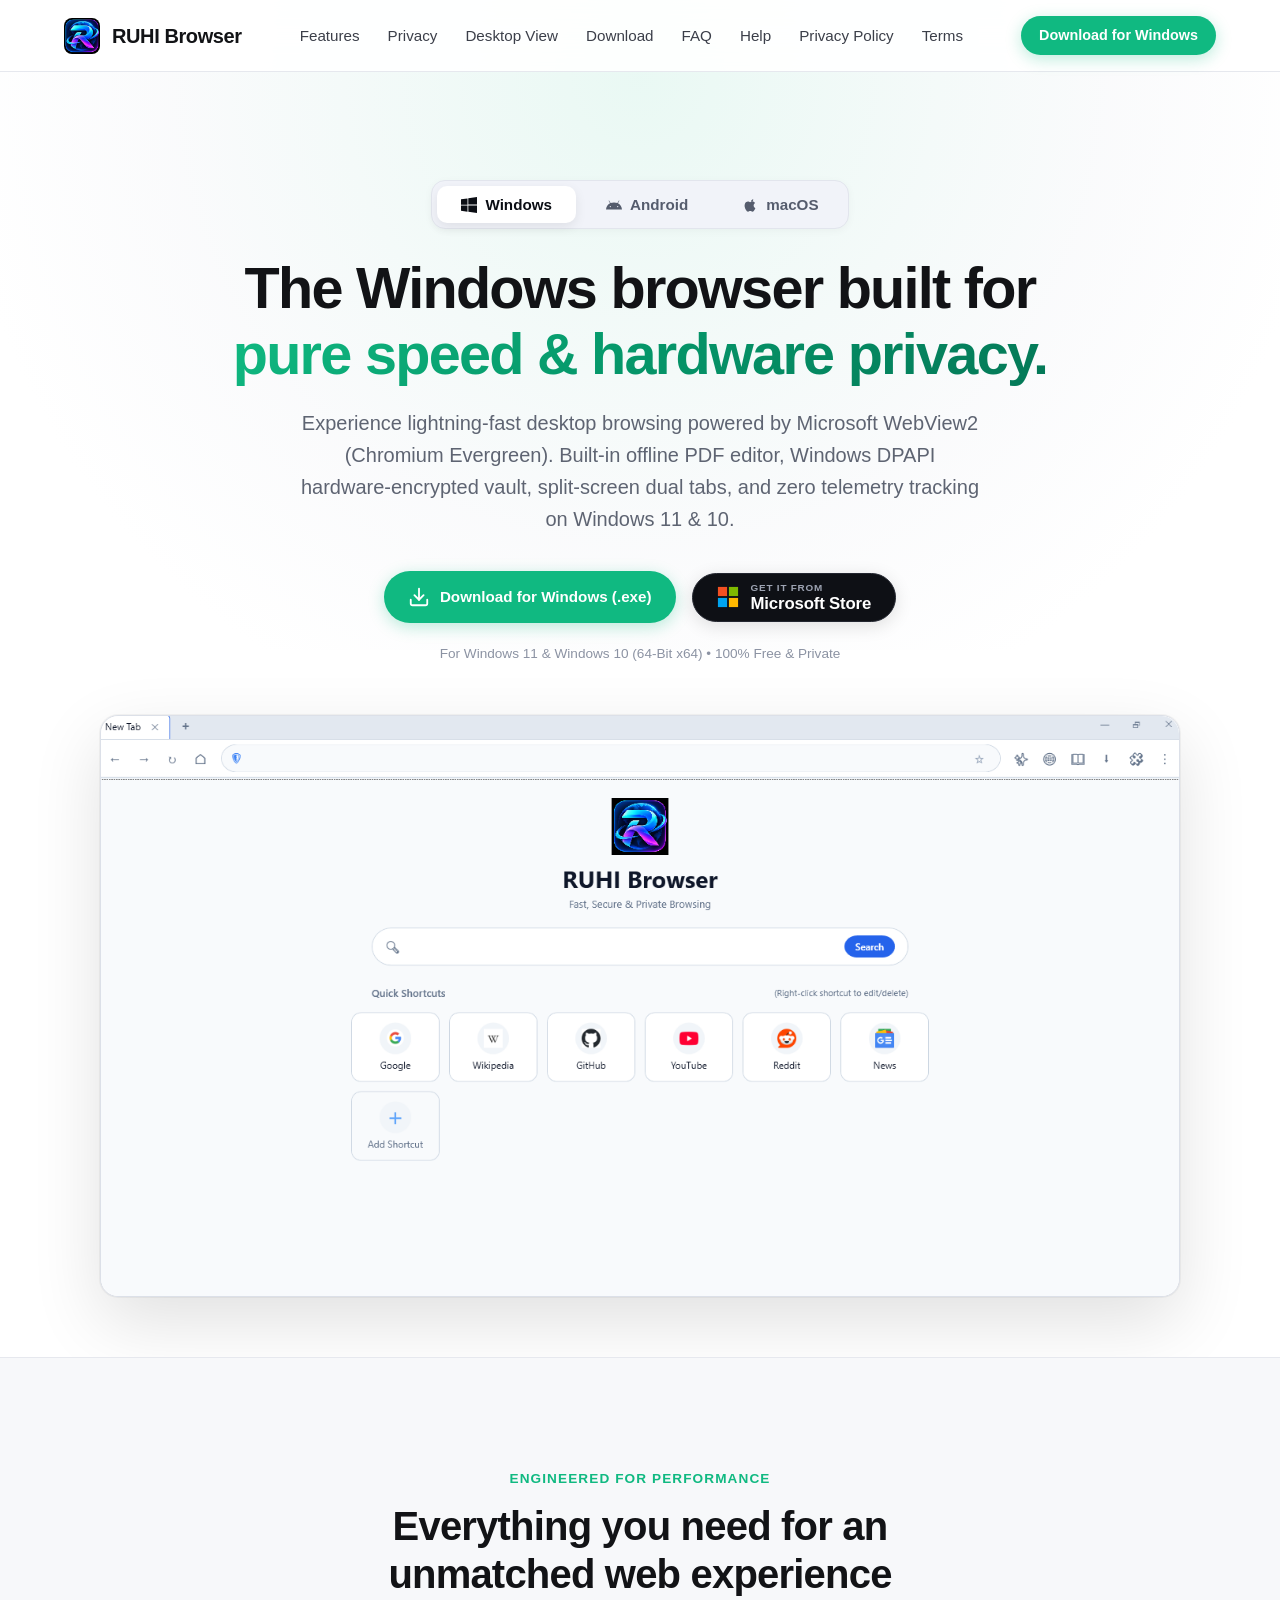
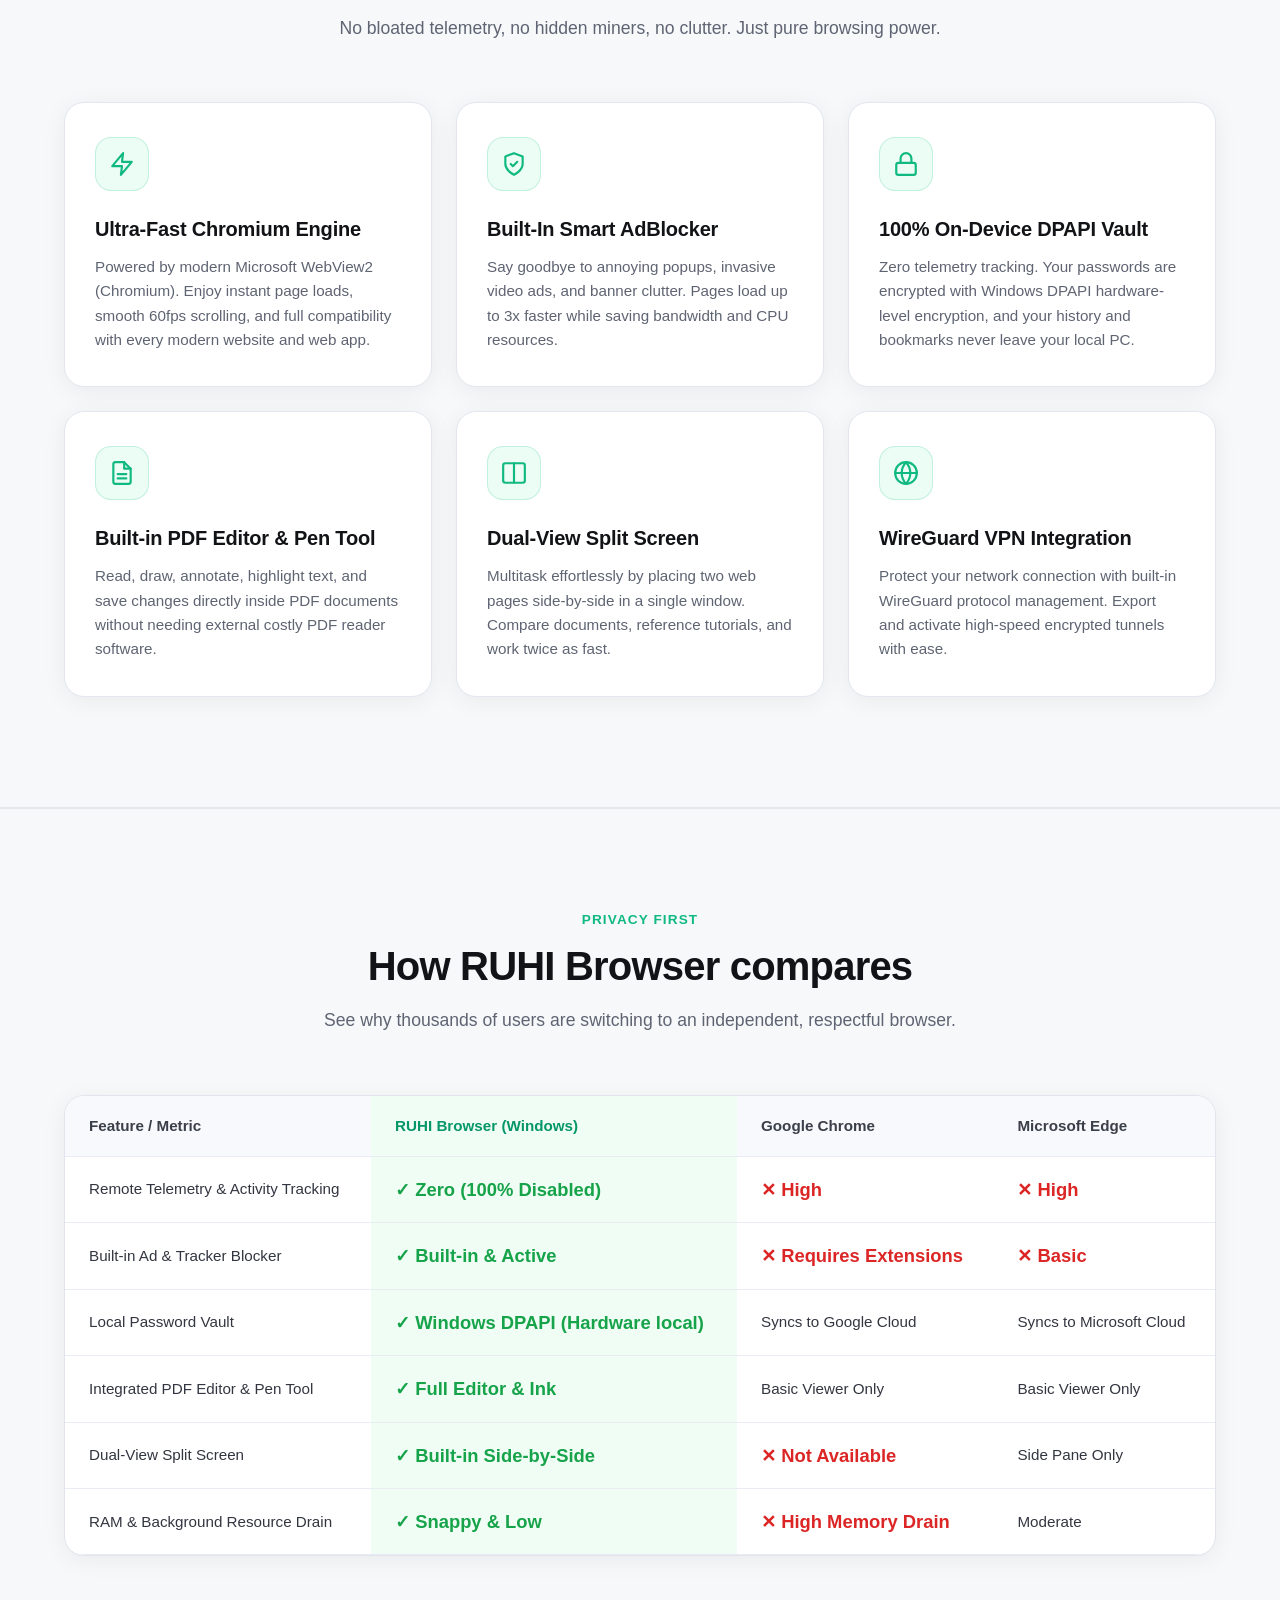
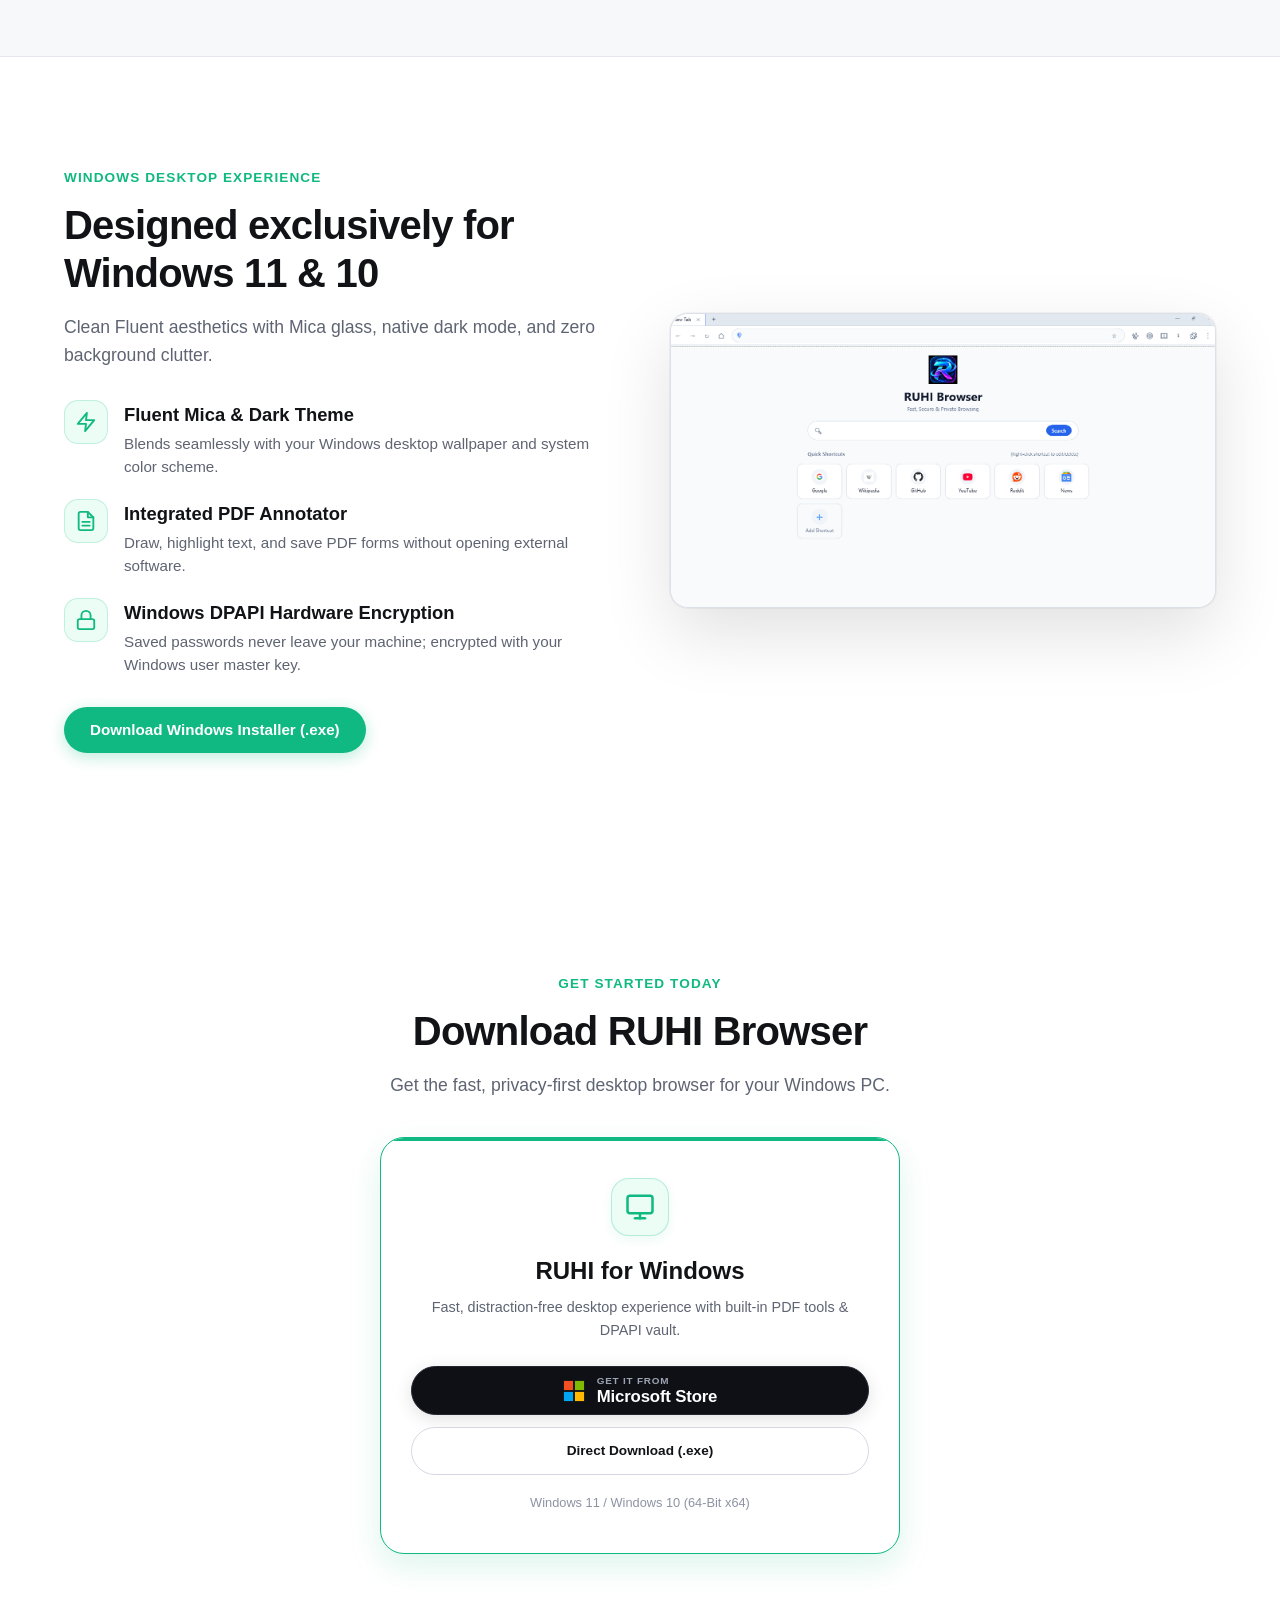
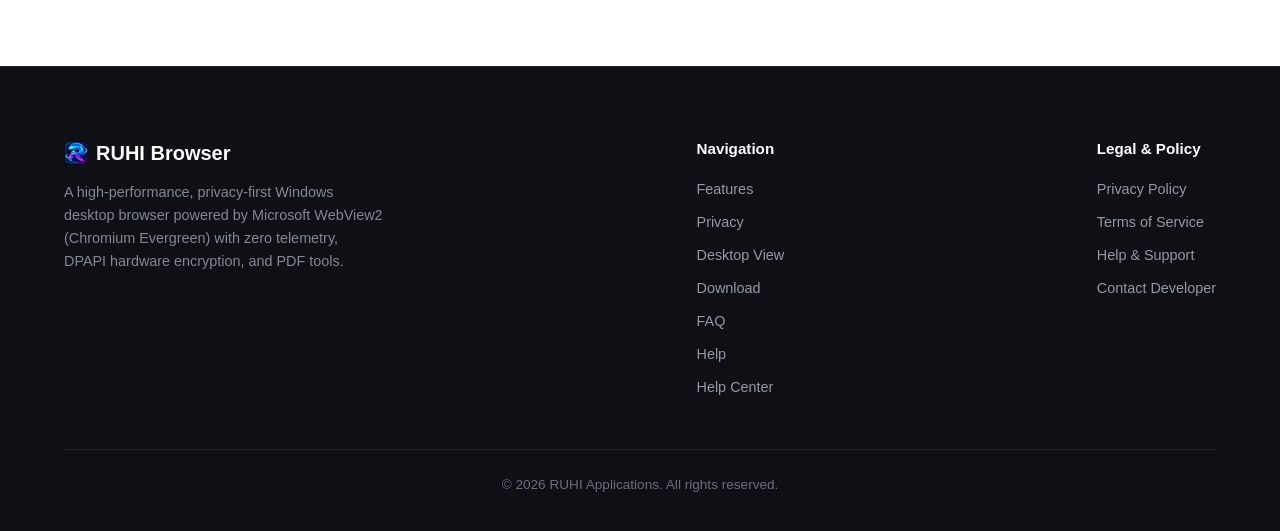
==== commit efe39735: "Add robots.txt, sitemap.xml, custom 404 page, mobile hamburger navigation, and SEO meta tags" ====
--- a/web/index.html
+++ b/web/index.html
@@ -5,6 +5,22 @@
   <meta name="viewport" content="width=device-width, initial-scale=1.0">
   <title>RUHI Browser — Pure Simplicity. Zero Telemetry. Maximum Speed.</title>
   <meta name="description" content="RUHI Browser is a next-generation, privacy-first web browser available for Windows, Android, and macOS. Zero telemetry, built-in intelligent AdBlock, and on-device encryption.">
+    <link rel="canonical" href="https://ruhibrowser.netlify.app/">
+  <meta name="theme-color" content="#10b981">
+
+  <!-- Open Graph / Facebook -->
+  <meta property="og:type" content="website">
+  <meta property="og:url" content="https://ruhibrowser.netlify.app/">
+  <meta property="og:title" content="RUHI Browser — Pure Simplicity. Zero Telemetry. Maximum Speed.">
+  <meta property="og:description" content="A lightweight, privacy-first web browser for Windows, macOS, and Android. 100% on-device local storage, DPAPI/Keychain encryption, native AdBlock, and zero telemetry.">
+  <meta property="og:image" content="https://ruhibrowser.netlify.app/assets/icon.png">
+
+  <!-- Twitter -->
+  <meta property="twitter:card" content="summary_large_image">
+  <meta property="twitter:url" content="https://ruhibrowser.netlify.app/">
+  <meta property="twitter:title" content="RUHI Browser — Pure Simplicity. Zero Telemetry. Maximum Speed.">
+  <meta property="twitter:description" content="A lightweight, privacy-first web browser for Windows, macOS, and Android. 100% on-device local storage, DPAPI/Keychain encryption, native AdBlock, and zero telemetry.">
+  <meta property="twitter:image" content="https://ruhibrowser.netlify.app/assets/icon.png">
   <link rel="icon" type="image/x-icon" href="assets/favicon.ico">
   <link rel="stylesheet" href="css/styles.css">
 </head>
@@ -27,6 +43,7 @@
         <li class="platform-only-mac"><a href="#showcase">Mac Native</a></li>
         <li><a href="#download">Download</a></li>
         <li><a href="faq.html">FAQ</a></li>
+        <li><a href="help.html">Help</a></li>
         <li><a href="privacy.html">Privacy Policy</a></li>
         <li><a href="terms.html">Terms</a></li>
       </ul>
@@ -40,6 +57,13 @@
         <a href="#download" class="btn-primary platform-only-mac" style="padding: 8px 18px; font-size: 0.9rem;">
           Download for Mac
         </a>
+        <button class="nav-mobile-toggle" aria-label="Toggle navigation menu" id="nav-toggle">
+          <svg viewBox="0 0 24 24" width="22" height="22" stroke="currentColor" stroke-width="2" fill="none" stroke-linecap="round" stroke-linejoin="round">
+            <line x1="3" y1="12" x2="21" y2="12"></line>
+            <line x1="3" y1="6" x2="21" y2="6"></line>
+            <line x1="3" y1="18" x2="21" y2="18"></line>
+          </svg>
+        </button>
       </div>
     </div>
   </header>
@@ -160,7 +184,7 @@
           Engineered natively in Swift and Apple WebKit for macOS Monterey, Ventura, Sonoma &amp; Sequoia. Universal Binary optimized for Apple Silicon (M1–M4) and Intel Macs with Apple Keychain security and native content blocking.
         </p>
         <div class="hero-actions" style="display: flex; gap: 16px; flex-wrap: wrap; justify-content: center; align-items: center;">
-          <a href="https://github.com/ruhidev321/ruhi-browser/releases" target="_blank" rel="noopener noreferrer" class="btn-primary" style="height: 52px; padding: 0 24px; font-weight: 600; display: inline-flex; align-items: center; gap: 10px;">
+          <a href="downloads/RuhiBrowser_macOS.dmg" download target="_blank" rel="noopener noreferrer" class="btn-primary" style="height: 52px; padding: 0 24px; font-weight: 600; display: inline-flex; align-items: center; gap: 10px;">
             <svg viewBox="0 0 24 24" width="22" height="22" fill="currentColor">
               <path d="M18.71 19.5c-.83 1.24-1.71 2.45-3.05 2.47-1.34.03-1.77-.79-3.29-.79-1.53 0-2 .77-3.27.82-1.31.05-2.3-1.32-3.14-2.53C4.25 17 2.94 12.45 4.7 9.39c.87-1.52 2.43-2.48 4.12-2.51 1.28-.02 2.5.87 3.29.87.78 0 2.26-1.07 3.81-.91.65.03 2.47.26 3.64 1.98-.09.06-2.17 1.28-2.15 3.81.03 3.02 2.65 4.03 2.68 4.04-.03.07-.42 1.44-1.38 2.83M15.97 6.37c.61-.75 1.04-1.8 0.92-2.85-.9.04-2 .6-2.64 1.35-.56.65-1.06 1.71-.92 2.73 1.01.08 2.03-.49 2.64-1.23z"/>
             </svg>
@@ -782,7 +806,7 @@
           </div>
 
           <div style="display: flex; gap: 14px; flex-wrap: wrap; align-items: center; margin-top: 24px;">
-            <a href="https://github.com/ruhidev321/ruhi-browser/releases" target="_blank" rel="noopener noreferrer" class="btn-primary" style="height: 50px; padding: 0 24px; font-weight: 600; display: inline-flex; align-items: center; gap: 10px;">
+            <a href="downloads/RuhiBrowser_macOS.dmg" download target="_blank" rel="noopener noreferrer" class="btn-primary" style="height: 50px; padding: 0 24px; font-weight: 600; display: inline-flex; align-items: center; gap: 10px;">
               <svg viewBox="0 0 24 24" width="20" height="20" fill="currentColor">
                 <path d="M18.71 19.5c-.83 1.24-1.71 2.45-3.05 2.47-1.34.03-1.77-.79-3.29-.79-1.53 0-2 .77-3.27.82-1.31.05-2.3-1.32-3.14-2.53C4.25 17 2.94 12.45 4.7 9.39c.87-1.52 2.43-2.48 4.12-2.51 1.28-.02 2.5.87 3.29.87.78 0 2.26-1.07 3.81-.91.65.03 2.47.26 3.64 1.98-.09.06-2.17 1.28-2.15 3.81.03 3.02 2.65 4.03 2.68 4.04-.03.07-.42 1.44-1.38 2.83M15.97 6.37c.61-.75 1.04-1.8 0.92-2.85-.9.04-2 .6-2.64 1.35-.56.65-1.06 1.71-.92 2.73 1.01.08 2.03-.49 2.64-1.23z"/>
               </svg>
@@ -881,7 +905,7 @@
           <p style="color: var(--text-secondary); font-size: 0.9rem; margin-bottom: 24px;">Ultra-fast native Apple WebKit engine for Apple Silicon (M1–M4) &amp; Intel with Touch ID Keychain.</p>
 
           <div style="display: flex; flex-direction: column; gap: 12px; align-items: center;">
-            <a href="https://github.com/ruhidev321/ruhi-browser/releases" target="_blank" rel="noopener noreferrer" class="btn-primary" style="width: 100%; justify-content: center; height: 50px;">
+            <a href="downloads/RuhiBrowser_macOS.dmg" download target="_blank" rel="noopener noreferrer" class="btn-primary" style="width: 100%; justify-content: center; height: 50px;">
               Download for Mac (.dmg)
             </a>
             <span style="font-size: 0.85rem; color: var(--text-muted); font-weight: 500;">
@@ -918,6 +942,7 @@
             <li class="platform-only-mac"><a href="#showcase">Mac Native</a></li>
             <li><a href="#download">Download</a></li>
             <li><a href="faq.html">FAQ</a></li>
+        <li><a href="help.html">Help</a></li>
             <li><a href="help.html">Help Center</a></li>
           </ul>
         </div>
--- a/web/css/styles.css
+++ b/web/css/styles.css
@@ -864,11 +864,57 @@
   font-size: 0.85rem;
 }
 
+/* Mobile Navigation Toggle Button */
+.nav-mobile-toggle {
+  display: none;
+  background: transparent;
+  border: 1px solid var(--card-border);
+  border-radius: 8px;
+  padding: 6px 8px;
+  cursor: pointer;
+  color: var(--text-primary);
+  width: 38px;
+  height: 38px;
+  align-items: center;
+  justify-content: center;
+  transition: var(--transition);
+}
+
+.nav-mobile-toggle:hover {
+  background: var(--bg-secondary);
+}
+
 /* Responsive adjustments */
 @media (max-width: 900px) {
   .hero-title { font-size: 2.6rem; }
   .features-grid { grid-template-columns: repeat(2, 1fr); }
-  .nav-links { display: none; }
+  .nav-mobile-toggle { display: inline-flex; }
+  .nav-links {
+    display: none;
+    position: absolute;
+    top: 100%;
+    left: 0;
+    right: 0;
+    background: #ffffff;
+    flex-direction: column;
+    padding: 16px 24px 22px;
+    gap: 12px;
+    border-bottom: 1px solid var(--card-border);
+    box-shadow: 0 14px 28px rgba(0, 0, 0, 0.08);
+    z-index: 999;
+  }
+  .nav-links.is-open {
+    display: flex !important;
+  }
+  .nav-links li {
+    width: 100%;
+  }
+  .nav-links a {
+    display: block;
+    padding: 8px 0;
+    font-size: 1rem;
+    font-weight: 600;
+  }
   .mobile-showcase-grid { grid-template-columns: 1fr; }
 }
 
